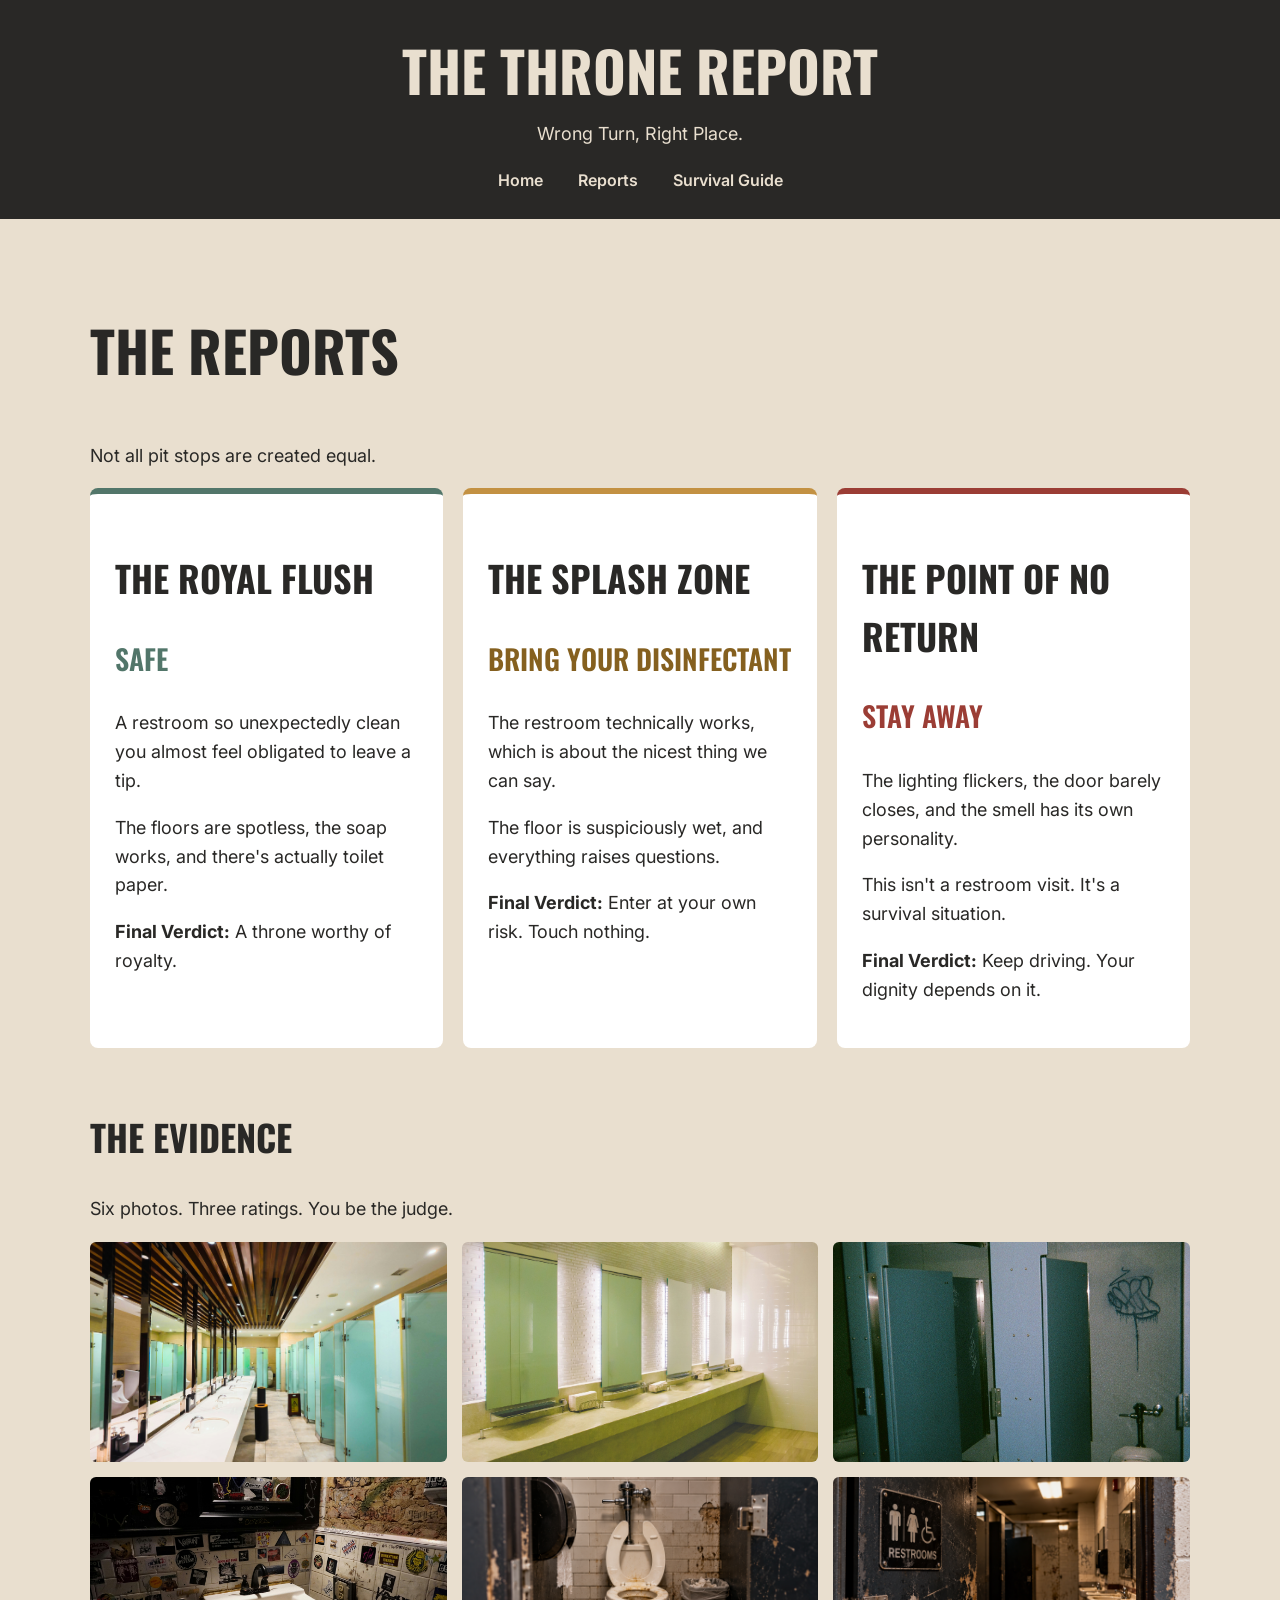
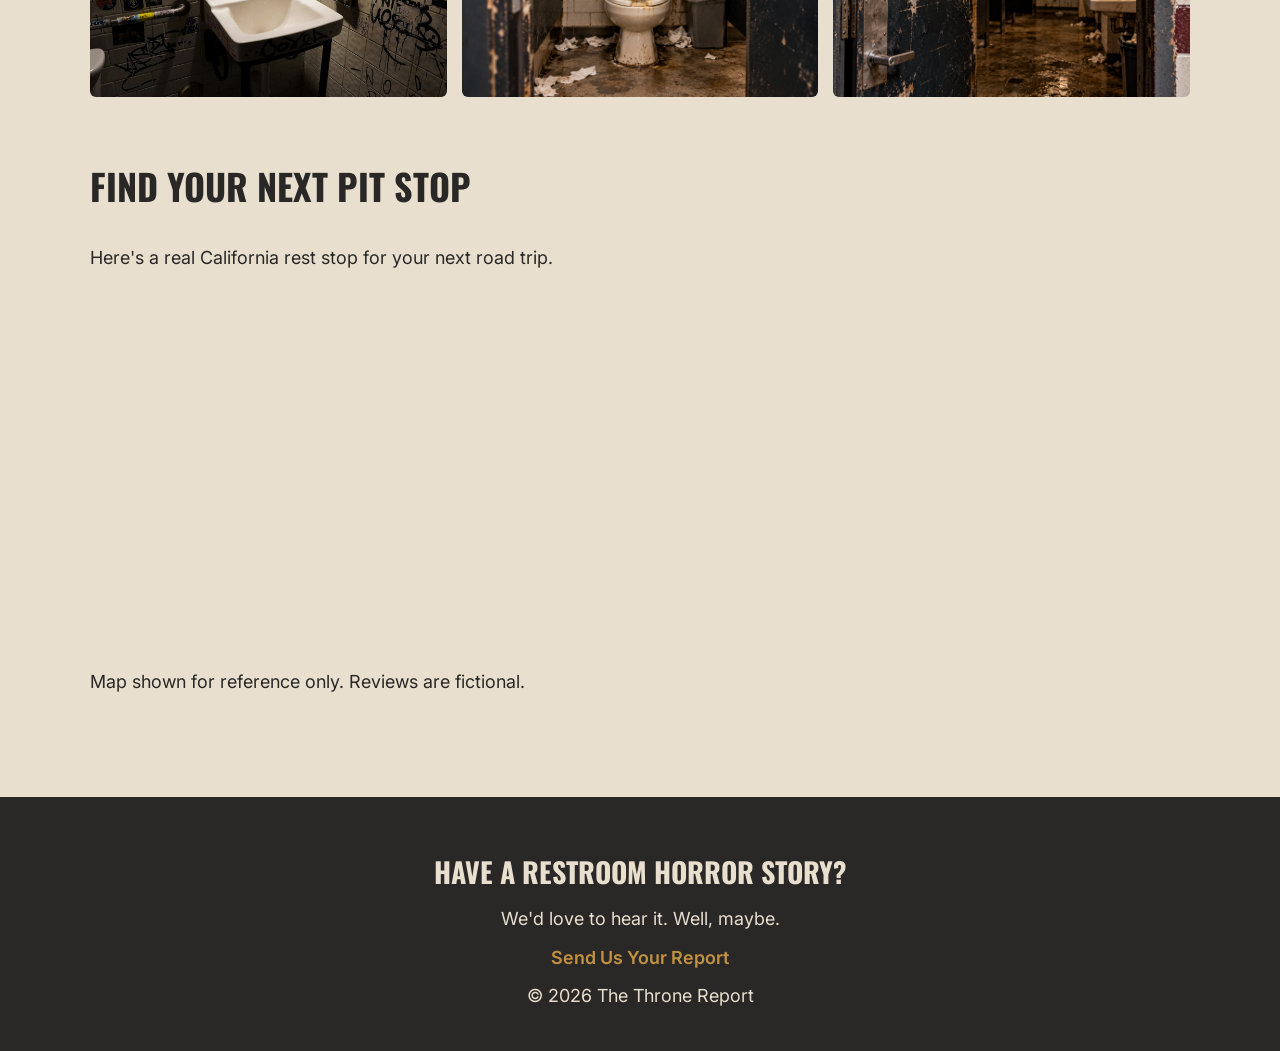
==== reports.html @ c5a7fa31 "First draft - The Throne Report" ====
<!DOCTYPE html>
<html lang="en">
<head>
    <meta charset="UTF-8">
    <meta name="viewport" content="width=device-width, initial-scale=1.0">
    <title>The Throne Report | Reports</title>
    <link rel="stylesheet" href="css/style.css">
    <script src="js/script.js" defer></script>
</head>
<body>
 <header>
    <h1>The Throne Report</h1>
    <p>Wrong Turn, Right Place.</p>

    <nav>
        <a href="index.html">Home</a>
        <a href="reports.html">Reports</a>
        <a href="survival-guide.html">Survival Guide</a>
    </nav>
</header>

<main>
    <section id="reports">
        <h1>The Reports</h1>
        <p>Not all pit stops are created equal.</p>

        <div class="report-cards">
            <article class="report safe">
                <h2>The Royal Flush</h2>
                <h3>SAFE</h3>
                <p>A restroom so unexpectedly clean
                you almost feel obligated to leave a tip.</p>
                <p>The floors are spotless, the soap works,
                and there's actually toilet paper.</p>
                <p><strong>Final Verdict:</strong>
                A throne worthy of royalty.</p>
            </article>

            <article class="report caution">
                <h2>The Splash Zone</h2>
                <h3>BRING YOUR DISINFECTANT</h3>
                <p>The restroom technically works,
                which is about the nicest thing we can say.</p>
                <p>The floor is suspiciously wet,
                and everything raises questions.</p>
                <p><strong>Final Verdict:</strong>
                Enter at your own risk. Touch nothing.</p>
            </article>

            <article class="report danger">
                <h2>The Point of No Return</h2>
                <h3>STAY AWAY</h3>
                <p>The lighting flickers,
                the door barely closes,
                and the smell has its own personality.</p>
                <p>This isn't a restroom visit.
                It's a survival situation.</p>
                <p><strong>Final Verdict:</strong>
                Keep driving. Your dignity depends on it.</p>
            </article>
        </div>
    </section>

<section id="gallery">
    <h2>The Evidence</h2>
    <p>Six photos. Three ratings. You be the judge.</p>

    <div class="gallery-grid">
        <img src="images/clean-restroom.jpg" alt="Clean public restroom">
        <img src="images/restroom-sinks.jpg" alt="Row of restroom sinks">
        <img src="images/older-sink.jpg" alt="Older bathroom sink near a blue door">
        <img src="images/graffiti-sink.jpg" alt="Graffiti-covered bathroom sink">
        <img src="images/neglected-stall.png" alt="Neglected restroom stall">
        <img src="images/restroom-entrance.png" alt="Worn public restroom entrance">
    </div>
</section>

<section id="map">
    <h2>Find Your Next Pit Stop</h2>
    <p>Here's a real California rest stop for your next road trip.</p>

    <iframe
        src="https://www.google.com/maps?q=Clyde+V+Kane+Rest+Area+California&output=embed"
        width="100%"
        height="350"
        style="border:0;"
        loading="lazy"
        title="Map of Clyde V. Kane Rest Area">
    </iframe>

    <p>Map shown for reference only. Reviews are fictional.</p>
</section>
</main>
<footer>
    <h2>Have a Restroom Horror Story?</h2>
    <p>We'd love to hear it. Well, maybe.</p>

    <a href="mailto:outliergraphix@gmail.com">
        Send Us Your Report
    </a>

    <p>&copy; 2026 The Throne Report</p>
</footer>
</body>
</html>
---- css/style.css ----
/* The Throne Report - Brand Colors & Fonts */

@import url('https://fonts.googleapis.com/css2?family=Inter:wght@400;600&family=Oswald:wght@500;600;700&display=swap');

:root {
    --red: #9B3D35;
    --mustard: #C39142;
    --teal: #52766A;
    --black: #292826;
    --cream: #E9DFCF;
}

/* Basic Page Styling */

body {
    margin: 0;
    background-color: var(--cream);
    color: var(--black);
    font-family: 'Inter', sans-serif;
    font-size: 18px;
    line-height: 1.6;
}

/* Headings */

h1, h2, h3 {
    font-family: 'Oswald', sans-serif;
    text-transform: uppercase;
}

h1 {
    font-size: 56px;
    font-weight: 700;
}

h2 {
    font-size: 36px;
    font-weight: 700;
}

h3 {
    font-size: 28px;
    font-weight: 600;
}

/* Links */

a {
    color: var(--red);
    font-weight: 600;
    text-decoration: none;
}

a:hover {
    text-decoration: underline;
}

/* Header */

header {
    background-color: var(--black);
    color: var(--cream);
    text-align: center;
    padding: 25px 20px;
}

header h1 {
    margin: 0;
    color: var(--cream);
}

header p {
    margin: 5px 0 20px;
}

/* Navigation */

nav {
    display: flex;
    justify-content: center;
    gap: 35px;
}

nav a {
    color: var(--cream);
    font-size: 16px;
}

nav a:hover {
    color: var(--mustard);
}

/* Main Content */

main {
    max-width: 1100px;
    margin: 0 auto;
    padding: 40px 25px;
}

section {
    margin-bottom: 60px;
}

/* Footer */

footer {
    background-color: var(--black);
    color: var(--cream);
    text-align: center;
    padding: 30px 20px;
}

footer h2 {
    font-size: 28px;
    margin-bottom: 10px;
}

footer a {
    color: var(--mustard);
}

footer p {
    margin: 10px 0;
}

/* Rating Cards */

.rating-cards,
.featured-cards,
.report-cards {
    display: grid;
    grid-template-columns: repeat(3, 1fr);
    gap: 20px;
}

.rating,
.featured-cards article,
.report {
    background-color: #fff;
    padding: 25px;
    border-radius: 8px;
}

/* Rating Colors */

.safe {
    border-top: 6px solid var(--teal);
}

.caution {
    border-top: 6px solid var(--mustard);
}

.danger {
    border-top: 6px solid var(--red);
}

/* Card Headings */

.safe h3 {
    color: var(--teal);
}

.caution h3 {
    color: #85601F;
}

.danger h3 {
    color: var(--red);
}

/* Featured Report Links */

.featured-cards a {
    display: inline-block;
    margin-top: 10px;
}

/* Photo Gallery */

.gallery-grid {
    display: grid;
    grid-template-columns: repeat(3, 1fr);
    gap: 15px;
}

.gallery-grid img {
    width: 100%;
    height: 220px;
    object-fit: cover;
    border-radius: 6px;
    cursor: pointer;
}

/* Embedded Map & Video */

iframe {
    max-width: 100%;
    border: none;
    border-radius: 6px;
}

/* Mobile Layout */

@media (max-width: 768px) {
    .rating-cards,
    .featured-cards,
    .report-cards,
    .gallery-grid {
        grid-template-columns: 1fr;
    }

    nav {
        flex-wrap: wrap;
        gap: 15px;
    }

    h1 {
        font-size: 40px;
    }
}
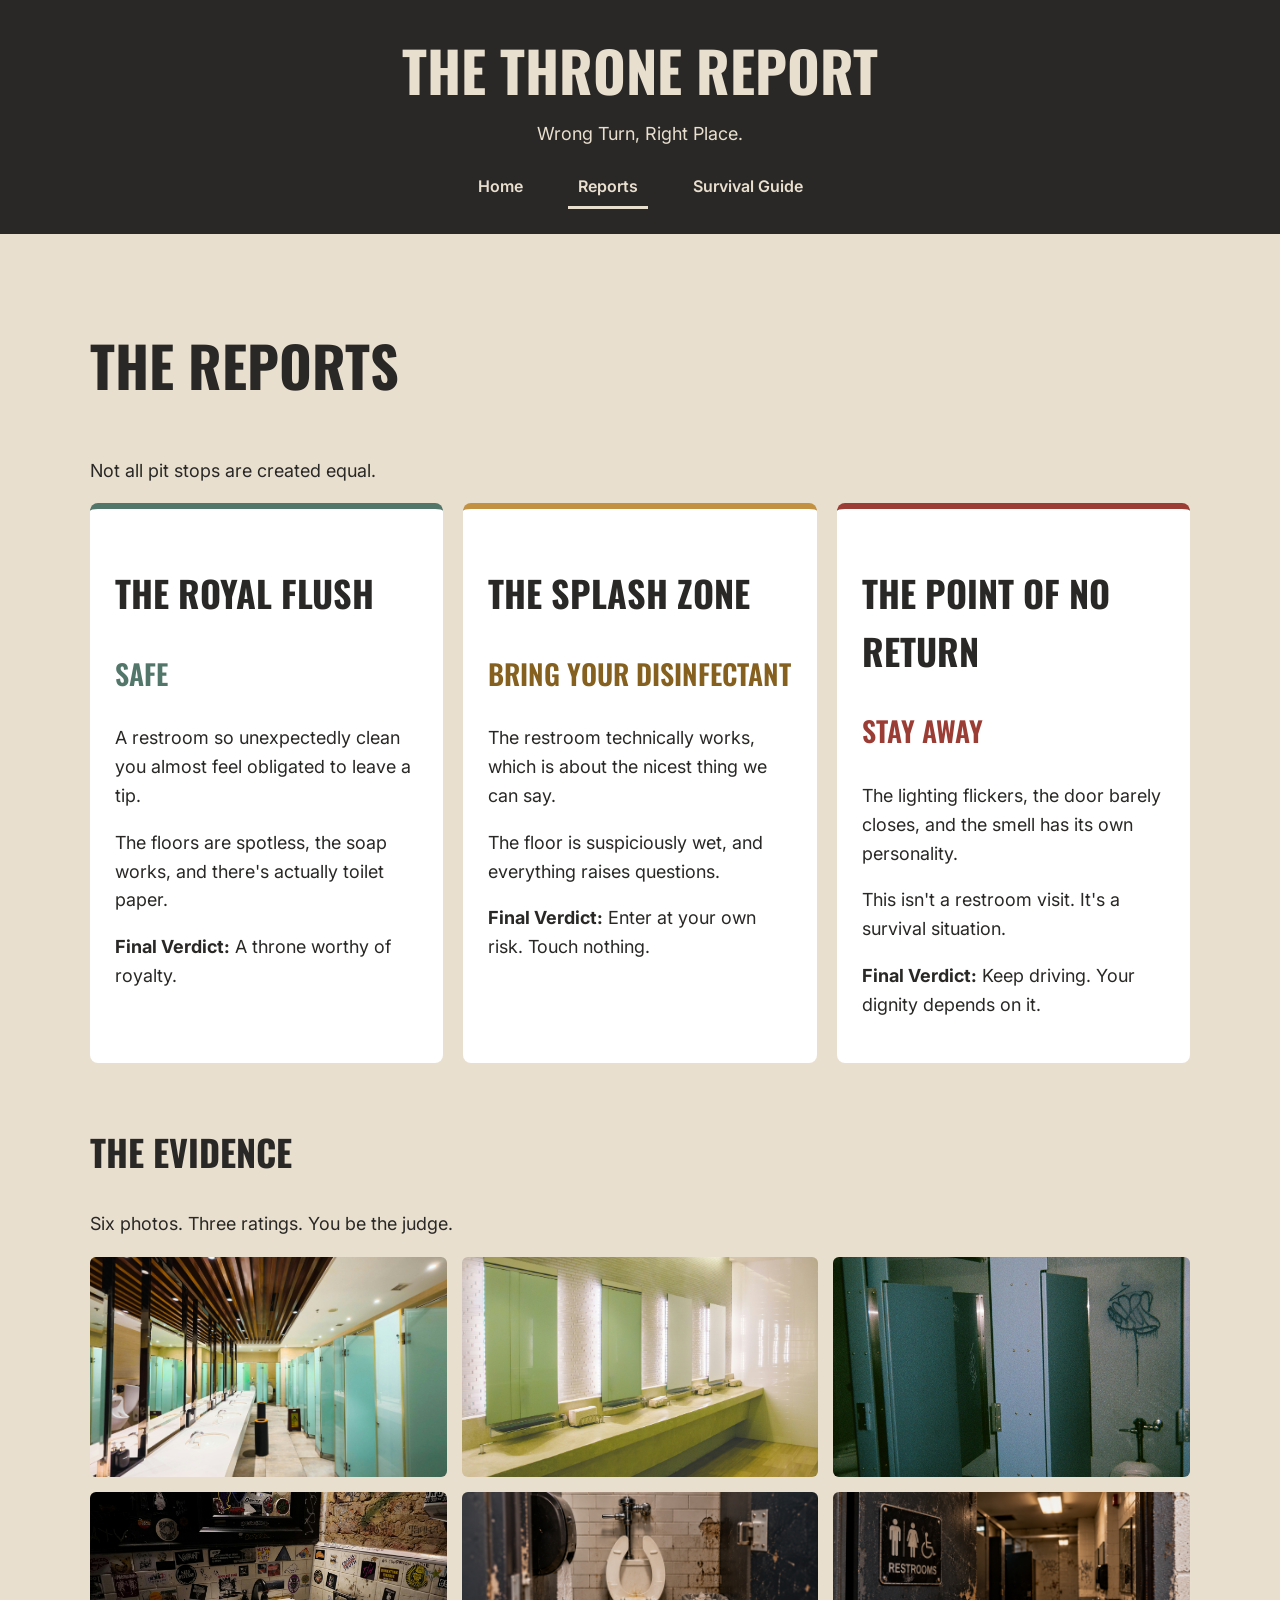
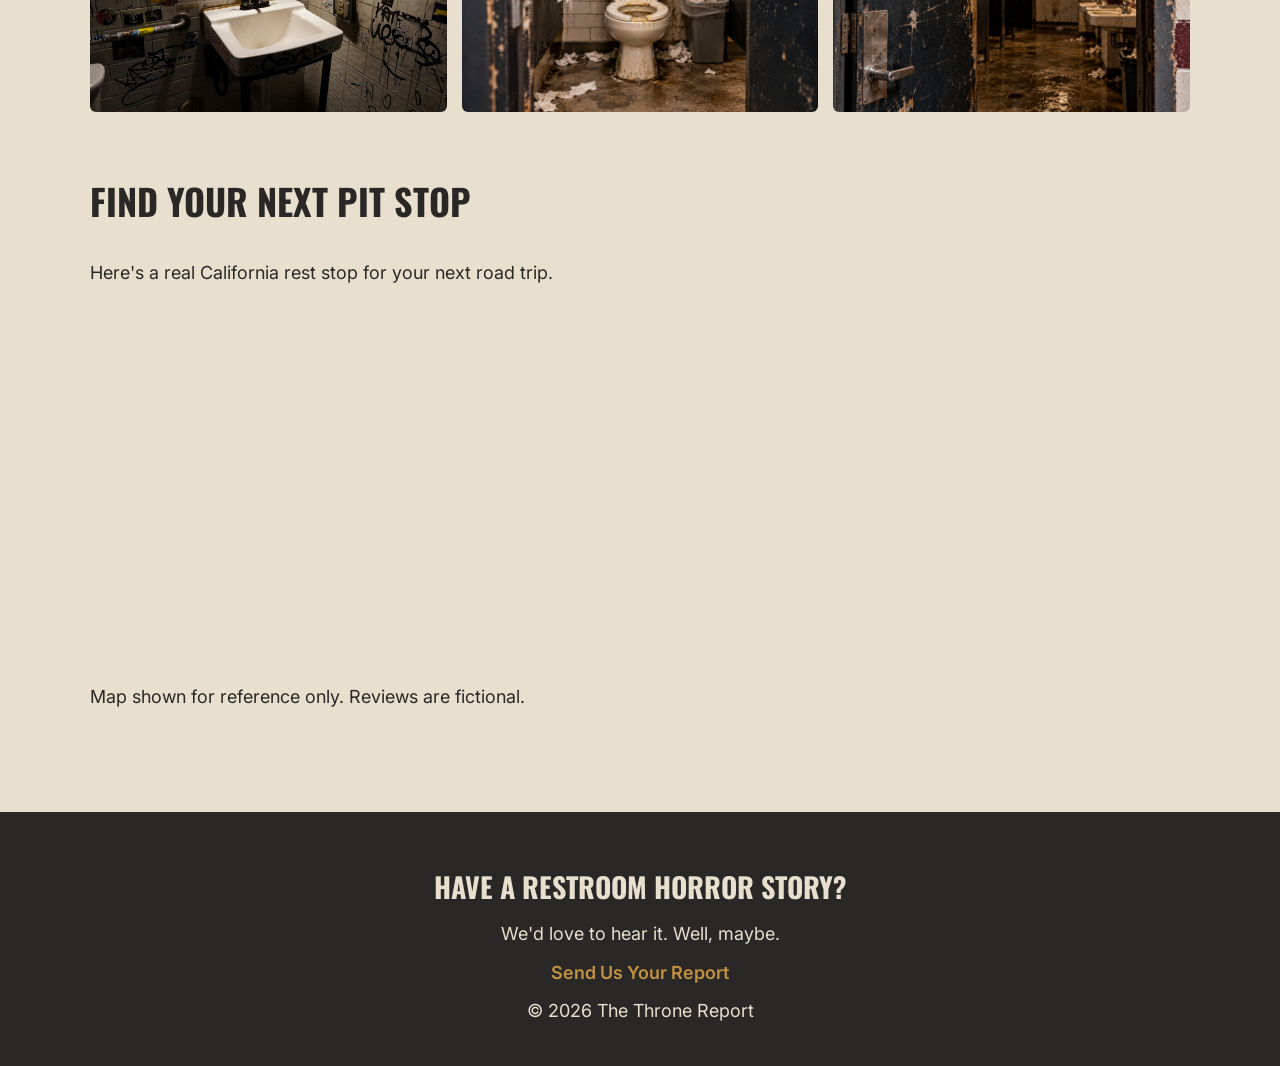
==== commit 487fe643: "Complete Draft 2 website updates" ====
--- a/reports.html
+++ b/reports.html
@@ -11,12 +11,13 @@
  <header>
     <h1>The Throne Report</h1>
     <p>Wrong Turn, Right Place.</p>
+  
+<nav aria-label="Main navigation">
+    <a href="index.html">Home</a>
+    <a href="reports.html" class="current" aria-current="page">Reports</a>
+    <a href="survival-guide.html">Survival Guide</a>
+</nav>
 
-    <nav>
-        <a href="index.html">Home</a>
-        <a href="reports.html">Reports</a>
-        <a href="survival-guide.html">Survival Guide</a>
-    </nav>
 </header>
 
 <main>
@@ -25,7 +26,7 @@
         <p>Not all pit stops are created equal.</p>
 
         <div class="report-cards">
-            <article class="report safe">
+            <article class="report safe" id="royal-flush">
                 <h2>The Royal Flush</h2>
                 <h3>SAFE</h3>
                 <p>A restroom so unexpectedly clean
@@ -36,7 +37,7 @@
                 A throne worthy of royalty.</p>
             </article>
 
-            <article class="report caution">
+            <article class="report caution" id="splash-zone">
                 <h2>The Splash Zone</h2>
                 <h3>BRING YOUR DISINFECTANT</h3>
                 <p>The restroom technically works,
@@ -47,7 +48,7 @@
                 Enter at your own risk. Touch nothing.</p>
             </article>
 
-            <article class="report danger">
+            <article class="report danger" id="point-of-no-return">
                 <h2>The Point of No Return</h2>
                 <h3>STAY AWAY</h3>
                 <p>The lighting flickers,
--- a/css/style.css
+++ b/css/style.css
@@ -25,7 +25,7 @@
 /* Headings */
 
 h1, h2, h3 {
-    font-family: 'Oswald', sans-serif;
+    font-family: 'oswald', sans-serif;
     text-transform: uppercase;
 }
 
@@ -221,3 +221,172 @@
         font-size: 40px;
     }
 }
+
+#hero {
+    text-align: center;
+}
+
+.hero-logo {
+    display: block;
+    width: 100%;
+    max-width: 480px;
+    height: auto;
+    margin: 0 auto 25px;
+}
+
+#hero .restroom-sign {
+    display: inline-flex;
+    align-items: center;
+    justify-content: center;
+    gap: 14px;
+    background-color: var(--teal);
+    color: var(--cream);
+    border: 3px solid var(--black);
+    border-radius: 4px;
+    padding: 12px 22px;
+    font-family: 'Oswald', sans-serif;
+    font-size: 20px;
+    font-weight: 600;
+    text-transform: uppercase;
+    letter-spacing: 1px;
+    text-decoration: none;
+    transition: background-color 0.2s ease;
+}
+
+#hero .restroom-sign:hover {
+    background-color: var(--black);
+    color: var(--cream);
+}
+
+#hero .restroom-sign:focus-visible {
+    outline: 3px solid var(--red);
+    outline-offset: 4px;
+}
+#hero h2 {
+    margin-bottom: 22px;
+}
+
+#ratings {
+    text-align: center;
+}
+
+#ratings .rating {
+    background: transparent;
+    border: none;
+    padding: 10px;
+    border-radius: 0;
+}
+
+#ratings .rating img {
+    display: block;
+    width: 100%;
+    max-width: 300px;
+    height: auto;
+    margin: 0 auto;
+}
+
+#ratings .rating p {
+    font-size: 16px;
+    margin-top: 15px;
+    line-height: 1.5;
+}
+
+/* Vintage Featured Report Cards */
+
+#featured {
+    text-align: center;
+}
+
+#featured .featured-report {
+    background-color: #F7F1E6;
+    border: 2px solid var(--black);
+    border-radius: 3px;
+    padding: 12px;
+    text-align: left;
+    box-shadow: 4px 4px 0 var(--black);
+    display: flex;
+    flex-direction: column;
+}
+
+#featured .featured-report img {
+    width: 100%;
+    height: 180px;
+    object-fit: cover;
+    border: 1px solid var(--black);
+    box-sizing: border-box;
+}
+
+#featured .featured-report h3 {
+    font-size: 24px;
+    margin: 15px 0 5px;
+}
+
+#featured .report-rating {
+    font-family: 'Oswald', sans-serif;
+    font-size: 15px;
+    font-weight: 600;
+    letter-spacing: 1px;
+    margin: 5px 0 15px;
+}
+
+.safe-text {
+    color: var(--teal);
+}
+
+.caution-text {
+    color: #85601F;
+}
+
+.danger-text {
+    color: var(--red);
+}
+
+#featured .featured-report a {
+    margin-top: auto;
+    padding-top: 12px;
+    border-top: 1px solid var(--black);
+    text-transform: uppercase;
+    font-family: 'Oswald', sans-serif;
+    letter-spacing: 1px;
+}
+
+#featured .featured-report {
+    transition: transform 0.2s ease,
+                box-shadow 0.2s ease;
+}
+
+#featured .featured-report:hover {
+    transform: translateY(-4px);
+    box-shadow: 6px 6px 0 var(--black);
+}
+
+nav a {
+    padding: 6px 10px;
+    border-bottom: 3px solid transparent;
+    transition: color 0.2s ease;
+}
+
+nav a:hover {
+    color: var(--mustard);
+    border-bottom-color: var(--mustard);
+}
+
+nav a:active {
+    color: var(--cream);
+    background-color: var(--red);
+}
+
+nav a.current {
+    color: var(--cream);
+    border-bottom-color: var(--cream);
+}
+
+nav a:focus-visible {
+    outline: 3px solid var(--mustard);
+    outline-offset: 3px;
+}
+
+main a:active {
+    opacity: 0.75;
+}
+
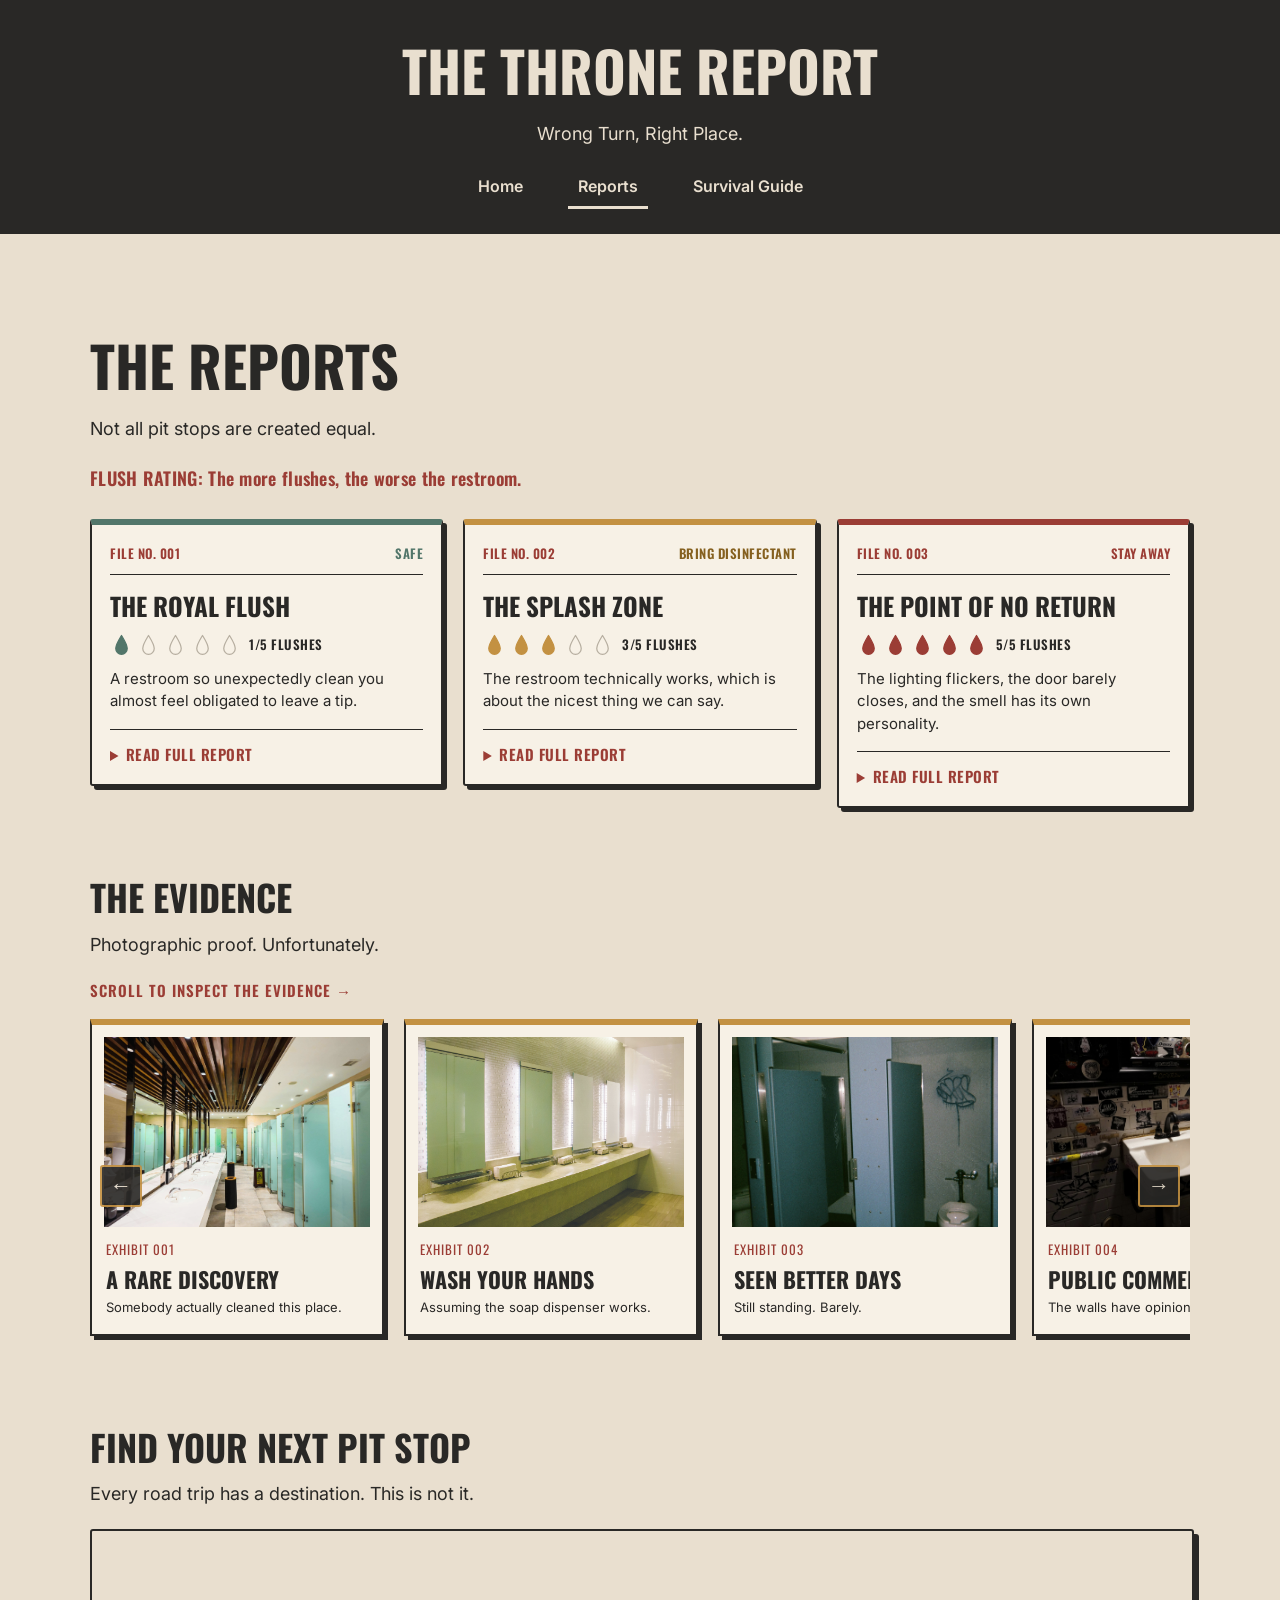
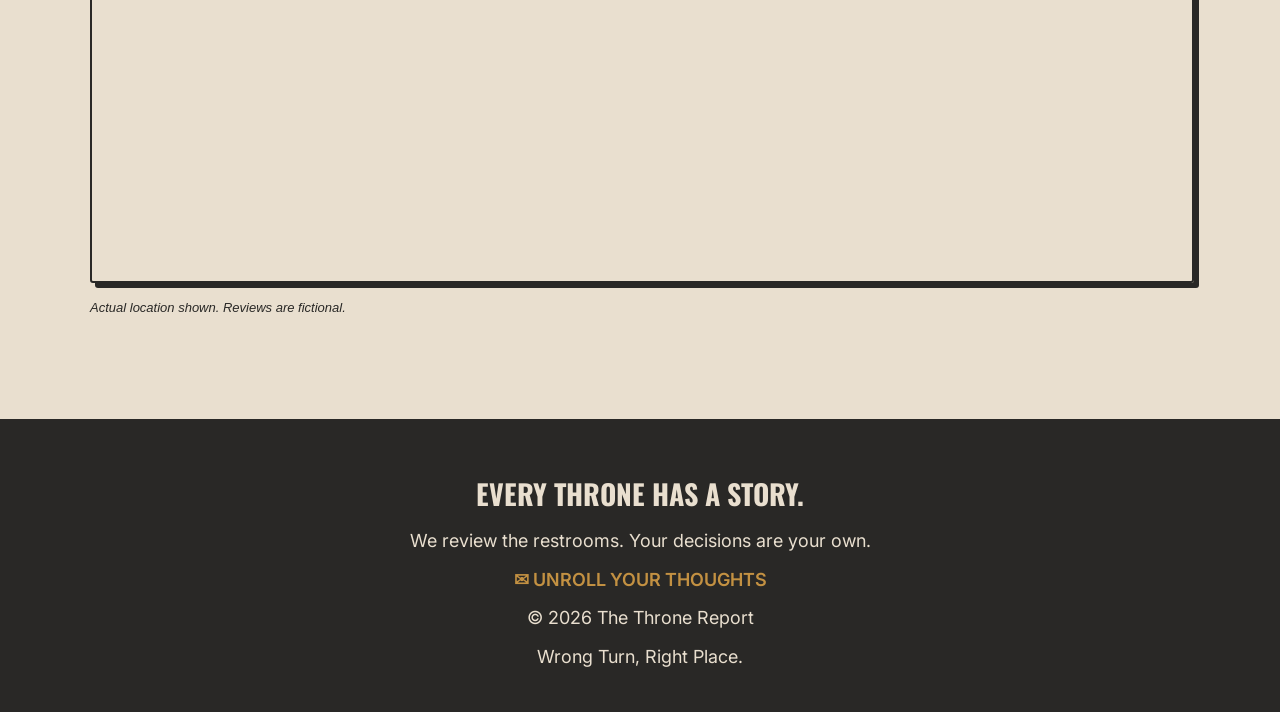
==== commit cde60250: "Update Survival Guide with interactive features and vintage styling" ====
--- a/reports.html
+++ b/reports.html
@@ -7,78 +7,235 @@
     <link rel="stylesheet" href="css/style.css">
     <script src="js/script.js" defer></script>
 </head>
+
 <body>
- <header>
-    <h1>The Throne Report</h1>
-    <p>Wrong Turn, Right Place.</p>
-  
-<nav aria-label="Main navigation">
-    <a href="index.html">Home</a>
-    <a href="reports.html" class="current" aria-current="page">Reports</a>
-    <a href="survival-guide.html">Survival Guide</a>
-</nav>
-
-</header>
-
-<main>
-    <section id="reports">
-        <h1>The Reports</h1>
-        <p>Not all pit stops are created equal.</p>
-
-        <div class="report-cards">
-            <article class="report safe" id="royal-flush">
-                <h2>The Royal Flush</h2>
-                <h3>SAFE</h3>
-                <p>A restroom so unexpectedly clean
-                you almost feel obligated to leave a tip.</p>
-                <p>The floors are spotless, the soap works,
-                and there's actually toilet paper.</p>
-                <p><strong>Final Verdict:</strong>
-                A throne worthy of royalty.</p>
-            </article>
-
-            <article class="report caution" id="splash-zone">
-                <h2>The Splash Zone</h2>
-                <h3>BRING YOUR DISINFECTANT</h3>
-                <p>The restroom technically works,
-                which is about the nicest thing we can say.</p>
-                <p>The floor is suspiciously wet,
-                and everything raises questions.</p>
-                <p><strong>Final Verdict:</strong>
-                Enter at your own risk. Touch nothing.</p>
-            </article>
-
-            <article class="report danger" id="point-of-no-return">
-                <h2>The Point of No Return</h2>
-                <h3>STAY AWAY</h3>
-                <p>The lighting flickers,
-                the door barely closes,
-                and the smell has its own personality.</p>
-                <p>This isn't a restroom visit.
-                It's a survival situation.</p>
-                <p><strong>Final Verdict:</strong>
-                Keep driving. Your dignity depends on it.</p>
-            </article>
-        </div>
-    </section>
-
+    <header>
+        <h1>The Throne Report</h1>
+        <p>Wrong Turn, Right Place.</p>
+
+        <nav aria-label="Main navigation">
+            <a href="index.html">Home</a>
+            <a href="reports.html" class="current" aria-current="page">Reports</a>
+            <a href="survival-guide.html">Survival Guide</a>
+        </nav>
+    </header>
+
+    <main>
+        <section id="reports">
+            <h1>The Reports</h1>
+            <p>Not all pit stops are created equal.</p>
+
+            <p class="flush-guide">
+            FLUSH RATING: The more flushes, the worse the restroom.
+            </p>
+
+            <div class="report-cards">
+                <article class="report safe" id="royal-flush">
+                    <div class="report-header">
+                        <span class="report-file">FILE NO. 001</span>
+                        <span class="report-category">SAFE</span>
+                    </div>
+
+                    <h2>The Royal Flush</h2>
+
+                    <div class="flush-rating" aria-label="1 out of 5 FLUSHES">
+                        <span class="flush-icons" aria-hidden="true">
+                            <svg class="drop-icon filled" viewBox="0 0 24 28"><path d="M12 3C9 8 5 14 5 19a7 7 0 0 0 14 0c0-5-4-11-7-16z"/></svg>
+                            <svg class="drop-icon" viewBox="0 0 24 28"><path d="M12 3C9 8 5 14 5 19a7 7 0 0 0 14 0c0-5-4-11-7-16z"/></svg>
+                            <svg class="drop-icon" viewBox="0 0 24 28"><path d="M12 3C9 8 5 14 5 19a7 7 0 0 0 14 0c0-5-4-11-7-16z"/></svg>
+                            <svg class="drop-icon" viewBox="0 0 24 28"><path d="M12 3C9 8 5 14 5 19a7 7 0 0 0 14 0c0-5-4-11-7-16z"/></svg>
+                            <svg class="drop-icon" viewBox="0 0 24 28"><path d="M12 3C9 8 5 14 5 19a7 7 0 0 0 14 0c0-5-4-11-7-16z"/></svg>
+                        </span>
+                        <span class="flush-count">1/5 FLUSHES</span>
+                    </div>
+
+                    <p class="report-preview">
+                        A restroom so unexpectedly clean you almost
+                        feel obligated to leave a tip.
+                    </p>
+
+                    <details class="report-details">
+                        <summary>READ FULL REPORT</summary>
+                        <div class="report-expanded">
+                            <p>
+                                The floors are spotless, the soap works,
+                                and there's actually toilet paper.
+                            </p>
+                            <p>
+                                <strong>Final Verdict:</strong>
+                                A throne worthy of royalty.
+                            </p>
+                        </div>
+                    </details>
+                </article>
+
+                <article class="report caution" id="splash-zone">
+                    <div class="report-header">
+                        <span class="report-file">FILE NO. 002</span>
+                        <span class="report-category">BRING DISINFECTANT</span>
+                    </div>
+
+                    <h2>The Splash Zone</h2>
+
+                    <div class="flush-rating" aria-label="3 out of 5 FLUSHES">
+                        <span class="flush-icons" aria-hidden="true">
+                            <svg class="drop-icon filled" viewBox="0 0 24 28"><path d="M12 3C9 8 5 14 5 19a7 7 0 0 0 14 0c0-5-4-11-7-16z"/></svg>
+                            <svg class="drop-icon filled" viewBox="0 0 24 28"><path d="M12 3C9 8 5 14 5 19a7 7 0 0 0 14 0c0-5-4-11-7-16z"/></svg>
+                            <svg class="drop-icon filled" viewBox="0 0 24 28"><path d="M12 3C9 8 5 14 5 19a7 7 0 0 0 14 0c0-5-4-11-7-16z"/></svg>
+                            <svg class="drop-icon" viewBox="0 0 24 28"><path d="M12 3C9 8 5 14 5 19a7 7 0 0 0 14 0c0-5-4-11-7-16z"/></svg>
+                            <svg class="drop-icon" viewBox="0 0 24 28"><path d="M12 3C9 8 5 14 5 19a7 7 0 0 0 14 0c0-5-4-11-7-16z"/></svg>
+                        </span>
+                        <span class="flush-count">3/5 FLUSHES</span>
+                    </div>
+
+                    <p class="report-preview">
+                        The restroom technically works, which is
+                        about the nicest thing we can say.
+                    </p>
+
+                    <details class="report-details">
+                        <summary>READ FULL REPORT</summary>
+                        <div class="report-expanded">
+                            <p>
+                                The floor is suspiciously wet,
+                                and everything raises questions.
+                            </p>
+                            <p>
+                                <strong>Final Verdict:</strong>
+                                Enter at your own risk. Touch nothing.
+                            </p>
+                        </div>
+                    </details>
+                </article>
+
+                <article class="report danger" id="point-of-no-return">
+                    <div class="report-header">
+                        <span class="report-file">FILE NO. 003</span>
+                        <span class="report-category">STAY AWAY</span>
+                    </div>
+
+                    <h2>The Point of No Return</h2>
+
+                    <div class="flush-rating" aria-label="5 out of 5 FLUSHES">
+                        <span class="flush-icons" aria-hidden="true">
+                            <svg class="drop-icon filled" viewBox="0 0 24 28"><path d="M12 3C9 8 5 14 5 19a7 7 0 0 0 14 0c0-5-4-11-7-16z"/></svg>
+                            <svg class="drop-icon filled" viewBox="0 0 24 28"><path d="M12 3C9 8 5 14 5 19a7 7 0 0 0 14 0c0-5-4-11-7-16z"/></svg>
+                            <svg class="drop-icon filled" viewBox="0 0 24 28"><path d="M12 3C9 8 5 14 5 19a7 7 0 0 0 14 0c0-5-4-11-7-16z"/></svg>
+                            <svg class="drop-icon filled" viewBox="0 0 24 28"><path d="M12 3C9 8 5 14 5 19a7 7 0 0 0 14 0c0-5-4-11-7-16z"/></svg>
+                            <svg class="drop-icon filled" viewBox="0 0 24 28"><path d="M12 3C9 8 5 14 5 19a7 7 0 0 0 14 0c0-5-4-11-7-16z"/></svg>
+                        </span>
+                        <span class="flush-count">5/5 FLUSHES</span>
+                    </div>
+
+                    <p class="report-preview">
+                        The lighting flickers, the door barely closes,
+                        and the smell has its own personality.
+                    </p>
+
+                    <details class="report-details">
+                        <summary>READ FULL REPORT</summary>
+                        <div class="report-expanded">
+                            <p>
+                                This isn't a restroom visit.
+                                It's a survival situation.
+                            </p>
+                            <p>
+                                <strong>Final Verdict:</strong>
+                                Keep driving. Your dignity depends on it.
+                            </p>
+                        </div>
+                    </details>
+                </article>
+            </div>
+        </section>
+   
 <section id="gallery">
     <h2>The Evidence</h2>
-    <p>Six photos. Three ratings. You be the judge.</p>
-
-    <div class="gallery-grid">
-        <img src="images/clean-restroom.jpg" alt="Clean public restroom">
-        <img src="images/restroom-sinks.jpg" alt="Row of restroom sinks">
-        <img src="images/older-sink.jpg" alt="Older bathroom sink near a blue door">
-        <img src="images/graffiti-sink.jpg" alt="Graffiti-covered bathroom sink">
-        <img src="images/neglected-stall.png" alt="Neglected restroom stall">
-        <img src="images/restroom-entrance.png" alt="Worn public restroom entrance">
+    <p>Photographic proof. Unfortunately.</p>
+    <p class="gallery-instruction">SCROLL TO INSPECT THE EVIDENCE →</p>
+
+    <div class="gallery-wrapper">
+    <div class="gallery-controls">
+        <button id="gallery-prev" aria-label="Previous evidence photo">
+            &#8592;
+        </button>
+        <button id="gallery-next" aria-label="Next evidence photo">
+            &#8594;
+        </button>
+    </div>
+
+    <div class="evidence-gallery">
+        <figure class="evidence-card">
+            <a href="images/clean-restroom.jpg" target="_blank">
+                <img src="images/clean-restroom.jpg" alt="Clean public restroom">
+            </a>
+            <figcaption>
+                <span>EXHIBIT 001</span>
+                <strong>A Rare Discovery</strong>
+                <small>Somebody actually cleaned this place.</small>
+            </figcaption>
+        </figure>
+
+        <figure class="evidence-card">
+            <a href="images/restroom-sinks.jpg" target="_blank">
+                <img src="images/restroom-sinks.jpg" alt="Row of restroom sinks">
+            </a>
+            <figcaption>
+                <span>EXHIBIT 002</span>
+                <strong>Wash Your Hands</strong>
+                <small>Assuming the soap dispenser works.</small>
+            </figcaption>
+        </figure>
+
+        <figure class="evidence-card">
+            <a href="images/older-sink.jpg" target="_blank">
+                <img src="images/older-sink.jpg" alt="Older bathroom sink near a blue door">
+            </a>
+            <figcaption>
+                <span>EXHIBIT 003</span>
+                <strong>Seen Better Days</strong>
+                <small>Still standing. Barely.</small>
+            </figcaption>
+        </figure>
+
+        <figure class="evidence-card">
+            <a href="images/graffiti-sink.jpg" target="_blank">
+                <img src="images/graffiti-sink.jpg" alt="Graffiti-covered bathroom sink">
+            </a>
+            <figcaption>
+                <span>EXHIBIT 004</span>
+                <strong>Public Commentary</strong>
+                <small>The walls have opinions.</small>
+            </figcaption>
+        </figure>
+
+        <figure class="evidence-card">
+            <a href="images/neglected-stall.png" target="_blank">
+                <img src="images/neglected-stall.png" alt="Neglected restroom stall">
+            </a>
+            <figcaption>
+                <span>EXHIBIT 005</span>
+                <strong>Proceed Carefully</strong>
+                <small>We recommend keeping your shoes on.</small>
+            </figcaption>
+        </figure>
+
+        <figure class="evidence-card">
+            <a href="images/restroom-entrance.png" target="_blank">
+                <img src="images/restroom-entrance.png" alt="Worn public restroom entrance">
+            </a>
+            <figcaption>
+                <span>EXHIBIT 006</span>
+                <strong>The Final Warning</strong>
+                <small>Some doors are better left unopened.</small>
+            </figcaption>
+        </figure>
     </div>
 </section>
-
+      
 <section id="map">
     <h2>Find Your Next Pit Stop</h2>
-    <p>Here's a real California rest stop for your next road trip.</p>
+    <p>Every road trip has a destination. This is not it.</p>
 
     <iframe
         src="https://www.google.com/maps?q=Clyde+V+Kane+Rest+Area+California&output=embed"
@@ -89,18 +246,27 @@
         title="Map of Clyde V. Kane Rest Area">
     </iframe>
 
-    <p>Map shown for reference only. Reviews are fictional.</p>
+    <p class="map-disclaimer">Actual location shown. Reviews are fictional.</p>
 </section>
-</main>
-<footer>
-    <h2>Have a Restroom Horror Story?</h2>
-    <p>We'd love to hear it. Well, maybe.</p>
-
-    <a href="mailto:outliergraphix@gmail.com">
-        Send Us Your Report
-    </a>
-
-    <p>&copy; 2026 The Throne Report</p>
-</footer>
+
+    </main>
+
+    <footer>
+        <h2>Every Throne Has a Story.</h2>
+
+        <p class="footer-subtitle">
+            We review the restrooms. Your decisions are your own.
+        </p>
+
+        <a class="footer-contact"
+           href="mailto:outliergraphix@gmail.com">
+            ✉ UNROLL YOUR THOUGHTS
+        </a>
+
+        <div class="footer-bottom">
+            <p>&copy; 2026 The Throne Report</p>
+            <p class="footer-tagline">Wrong Turn, Right Place.</p>
+        </div>
+    </footer>
 </body>
-</html>+</html>
--- a/css/style.css
+++ b/css/style.css
@@ -390,3 +390,851 @@
     opacity: 0.75;
 }
 
+.flip-card {
+    perspective: 1000px;
+    cursor: pointer;
+}
+
+.flip-card-inner {
+    position: relative;
+    width: 100%;
+    height: 100%;
+    transition: transform 0.7s ease;
+    transform-style: preserve-3d;
+}
+
+.flip-card:hover .flip-card-inner,
+.flip-card:focus .flip-card-inner {
+    transform: rotateY(180deg);
+}
+
+.flip-card-front,
+.flip-card-back {
+    width: 100%;
+    height: 100%;
+    backface-visibility: hidden;
+    -webkit-backface-visibility: hidden;
+}
+
+.flip-card-front {
+    position: relative;
+}
+
+.flip-card-front img {
+    display: block;
+    width: 100%;
+    height: 100%;
+    object-fit: contain;
+}
+
+.flip-card-back {
+    position: absolute;
+    top: 0;
+    left: 0;
+    transform: rotateY(180deg);
+
+    display: flex;
+    flex-direction: column;
+    align-items: center;
+    justify-content: center;
+    gap: 12px;
+
+    padding: 20px;
+    box-sizing: border-box;
+    align-content: center;
+    text-align: center;
+
+    border: 3px solid #292826;
+    border-radius: 12px;
+}
+
+
+.safe-back {
+    background-color: var(--teal);
+    color: var(--cream);
+}
+
+#ratings .safe-back h3 {
+    color: var(--cream);
+}
+
+
+.flip-card-back h3 {
+    margin: 0;
+    font-family: 'Oswald', sans-serif;
+    font-size: 1.4rem;
+    letter-spacing: 1px;
+}
+
+.flip-card-back p {
+    margin: 0;
+    font-size: 0.9rem;
+    line-height: 1.5;
+}
+
+.rating-stamp {
+    font-size: 0.6rem;
+    letter-spacing: 1px;
+    text-transform: uppercase;
+    opacity: 0.8;
+}
+
+.flip-card-back h3,
+.flip-card-back p,
+.flip-card-back .rating-stamp {
+    width: 100%;
+    text-align: center;
+}
+
+/* SAFE SIGN — REVERSE SIDE REFINEMENTS */
+
+.flip-card-back {
+    justify-content: center;
+    gap: 14px;
+    padding: 24px;
+}
+
+.flip-card-back h3 {
+    display: block;
+    margin: 0;
+    font-family: 'Oswald', sans-serif;
+    font-size: 1.8rem;
+    font-weight: 600;
+    line-height: 1.2;
+    text-align: center;
+}
+
+.flip-card-back p {
+    margin: 0;
+    font-size: 0.9rem;
+    line-height: 1.5;
+    text-align: center;
+}
+
+.flip-card-back .rating-stamp {
+    display: block;
+    margin-top: 6px;
+    font-size: 0.6rem;
+    letter-spacing: 1px;
+    text-align: center;
+}
+
+/* BRING DISINFECTANT — REVERSE SIDE */
+
+.caution-back {
+    background-color: var(--mustard);
+    color: var(--black);
+}
+
+#ratings .caution-back h3 {
+    color: var(--black);
+}
+
+/* STAY AWAY — REVERSE SIDE */
+
+.danger-back {
+    background-color: var(--red);
+    color: var(--cream);
+}
+
+#ratings .danger-back h3 {
+    color: var(--cream);
+}
+
+#reports .report-cards {
+    align-items: start;
+    gap: 20px;
+}
+
+#reports .report {
+    background-color: #F7F1E6;
+    border: 2px solid var(--black);
+    border-radius: 3px;
+    border-top-width: 6px;
+    padding: 18px;
+    box-shadow: 4px 4px 0 var(--black);
+    min-width: 0;
+}
+
+#reports .report.safe {
+    border-top-color: var(--teal);
+}
+
+#reports .report.caution {
+    border-top-color: var(--mustard);
+}
+
+#reports .report.danger {
+    border-top-color: var(--red);
+}
+
+.report-header {
+    display: flex;
+    justify-content: space-between;
+    align-items: center;
+    flex-wrap: wrap;
+    gap: 6px;
+    border-bottom: 1px solid var(--black);
+    padding-bottom: 10px;
+}
+
+.report-file,
+.report-category,
+.flush-count,
+.flush-guide {
+    font-family: 'Oswald', sans-serif;
+    font-size: 13px;
+    font-weight: 600;
+    letter-spacing: 0.5px;
+}
+
+.report-file {
+    color: var(--red);
+}
+
+.report-category {
+    color: var(--black);
+}
+
+#reports .report.safe .report-category {
+    color: var(--teal);
+}
+
+#reports .report.caution .report-category {
+    color: #85601F;
+}
+
+#reports .report.danger .report-category {
+    color: var(--red);
+}
+
+#reports .report h2 {
+    font-size: 25px;
+    line-height: 1.2;
+    margin: 16px 0 12px;
+}
+
+.flush-guide {
+    margin-bottom: 24px;
+    color: var(--red);
+}
+
+.flush-rating {
+    display: flex;
+    align-items: center;
+    flex-wrap: wrap;
+    gap: 8px;
+    margin-bottom: 12px;
+}
+
+.flush-icons {
+    display: flex;
+    gap: 4px;
+}
+
+
+.drop-icon {
+    width: 23px;
+    height: 23px;
+    fill: none;
+    stroke: #B6AEA0;
+    stroke-width: 1.5;
+    stroke-linejoin: round;
+}
+
+.drop-icon.filled {
+    fill: currentColor;
+    stroke: currentColor;
+}
+
+.safe .drop-icon.filled {
+    color: var(--teal);
+}
+
+.caution .drop-icon.filled {
+    color: var(--mustard);
+}
+
+.danger .drop-icon.filled {
+    color: var(--red);
+}
+
+.flush-count {
+    color: var(--black);
+}
+
+#reports .report-preview {
+    font-size: 15px;
+    line-height: 1.5;
+    margin: 10px 0 16px;
+}
+
+.report-details {
+    border-top: 1px solid var(--black);
+    padding-top: 12px;
+}
+
+.report-details summary {
+    cursor: pointer;
+    color: var(--red);
+    font-family: 'Oswald', sans-serif;
+    font-size: 15px;
+    font-weight: 600;
+    letter-spacing: 0.5px;
+}
+
+.report-details summary:hover {
+    text-decoration: underline;
+}
+
+.report-details summary:focus-visible {
+    outline: 2px solid var(--red);
+    outline-offset: 4px;
+}
+
+.report-expanded p {
+    font-size: 15px;
+    line-height: 1.5;
+    margin: 12px 0;
+}
+
+@media (max-width: 768px) {
+    #reports .report-cards {
+        grid-template-columns: 1fr;
+        gap: 16px;
+    }
+
+    #reports .report {
+        padding: 14px;
+    }
+
+    #reports .report h2 {
+        font-size: 23px;
+        margin: 12px 0 10px;
+    }
+
+    .drop-icon {
+        width: 20px;
+        height: 20px;
+    }
+
+    #reports .report-preview {
+        margin: 8px 0 12px;
+    }
+}
+
+#reports > h1 {
+    margin-bottom: 5px;
+}
+
+#reports > h1 + p {
+    margin-top: 0;
+    margin-bottom: 22px;
+    font-size: 18px;
+}
+
+#reports .flush-guide {
+    font-family: 'Oswald', sans-serif;
+    font-size: 18px;
+    font-weight: 600;
+    line-height: 1.4;
+    color: var(--red);
+    letter-spacing: 0.3px;
+    margin-top: 0;
+    margin-bottom: 28px;
+}
+
+#gallery h2 {
+    margin-bottom: 5px;
+}
+
+#gallery > p {
+    margin-top: 0;
+}
+
+.gallery-instruction {
+    font-family: 'Oswald', sans-serif;
+    font-size: 15px;
+    font-weight: 600;
+    color: var(--red);
+    letter-spacing: 1px;
+    margin: 22px 0 12px;
+}
+
+.evidence-gallery {
+    display: flex;
+    gap: 20px;
+    overflow-x: auto;
+    scroll-snap-type: x mandatory;
+    padding: 5px 5px 22px;
+    scrollbar-color: var(--red) transparent;
+}
+
+.evidence-card {
+    flex: 0 0 290px;
+    margin: 0;
+    background-color: #F7F1E6;
+    border: 2px solid var(--black);
+    border-top: 6px solid var(--mustard);
+    box-shadow: 4px 4px 0 var(--black);
+    scroll-snap-align: start;
+}
+
+.evidence-card a {
+    display: block;
+    margin: 12px 12px 0;
+    overflow: hidden;
+}
+
+.evidence-card img {
+    display: block;
+    width: 100%;
+    height: 190px;
+    object-fit: cover;
+    filter: saturate(0.85);
+    transition: transform 0.3s ease, filter 0.3s ease;
+}
+
+.evidence-card a:hover img {
+    transform: scale(1.05);
+    filter: saturate(1);
+}
+
+.evidence-card figcaption {
+    display: flex;
+    flex-direction: column;
+    padding: 12px 14px 16px;
+}
+
+.evidence-card figcaption span {
+    font-family: 'Oswald', sans-serif;
+    font-size: 13px;
+    color: var(--red);
+    letter-spacing: 1px;
+}
+
+.evidence-card figcaption strong {
+    font-family: 'Oswald', sans-serif;
+    font-size: 22px;
+    text-transform: uppercase;
+    line-height: 1.3;
+    margin: 5px 0;
+}
+
+.evidence-card figcaption small {
+    font-family: 'Inter', sans-serif;
+    font-size: 13px;
+    line-height: 1.5;
+}
+
+@media (max-width: 768px) {
+    .evidence-card {
+        flex-basis: 250px;
+    }
+
+    .evidence-card img {
+        height: 170px;
+    }
+}
+
+.gallery-controls {
+    display: flex;
+    justify-content: flex-end;
+    gap: 10px;
+    margin-bottom: 12px;
+}
+
+.gallery-controls button {
+    background-color: var(--black);
+    color: var(--cream);
+    border: 2px solid var(--black);
+    border-radius: 3px;
+    width: 44px;
+    height: 40px;
+    font-size: 22px;
+    cursor: pointer;
+    transition: background-color 0.2s ease;
+}
+
+.gallery-controls button:hover {
+    background-color: var(--mustard);
+    color: var(--black);
+}
+
+.evidence-gallery {
+    scrollbar-width: none;
+}
+
+.evidence-gallery::-webkit-scrollbar {
+    display: none;
+}
+
+.gallery-wrapper {
+    position: relative;
+}
+
+.gallery-controls {
+    position: absolute;
+    top: 50%;
+    left: 0;
+    right: 0;
+    transform: translateY(-50%);
+    display: flex;
+    justify-content: space-between;
+    pointer-events: none;
+    z-index: 2;
+    margin: 0;
+    padding: 0 10px;
+}
+
+.gallery-controls button {
+    pointer-events: auto;
+    background-color: var(--black);
+    color: var(--cream);
+    border: 2px solid var(--mustard);
+    border-radius: 3px;
+    width: 42px;
+    height: 42px;
+    opacity: 0.9;
+}
+
+.gallery-controls button:hover {
+    background-color: var(--mustard);
+    color: var(--black);
+    opacity: 1;
+}
+
+#map h2 {
+    margin-bottom: 5px;
+}
+
+#map > p {
+    margin-top: 0;
+    margin-bottom: 20px;
+}
+
+#map iframe {
+    display: block;
+    width: 100%;
+    border: 2px solid var(--black) !important;
+    border-radius: 3px;
+    box-shadow: 5px 5px 0 var(--black);
+}
+
+#map .map-disclaimer {
+    font-size: 13px;
+    font-style: italic;
+    color: var(--black);
+    margin-top: 15px;
+}
+
+#survival > h1 {
+    margin-bottom: 5px;
+}
+
+#survival > h1 + p {
+    margin-top: 0;
+    margin-bottom: 30px;
+    font-size: 18px;
+}
+
+#survival > h2 {
+    margin-bottom: 5px;
+}
+
+.survival-intro {
+    margin-top: 0;
+    margin-bottom: 25px;
+    color: var(--red);
+    font-weight: 600;
+}
+
+.survival-rules {
+    display: grid;
+    grid-template-columns: repeat(2, minmax(0, 1fr));
+    gap: 22px;
+    list-style: none;
+    padding: 0;
+    margin: 0;
+}
+
+.survival-rule {
+    background-color: #F7F1E6;
+    border: 2px solid var(--black);
+    border-radius: 3px;
+    box-shadow: 4px 4px 0 var(--black);
+    overflow: hidden;
+    transition: transform 0.2s ease;
+}
+
+.survival-rule:hover {
+    transform: translateY(-4px);
+}
+
+.survival-rule img {
+    display: block;
+    width: 100%;
+    aspect-ratio: 1000 / 540;
+    object-fit: cover;
+}
+
+.survival-rule-text {
+    padding: 12px 16px 16px;
+}
+
+.survival-rule h3 {
+    font-size: 22px;
+    line-height: 1.2;
+    margin: 6px 0;
+}
+
+.survival-rule p {
+    font-size: 14px;
+    line-height: 1.45;
+}
+
+@media (max-width: 768px) {
+    .survival-rules {
+        grid-template-columns: 1fr;
+        gap: 16px;
+    }
+
+    .survival-rule {
+        display: flex;
+        align-items: center;
+    }
+
+    .survival-rule img {
+        width: 40%;
+        align-self: stretch;
+        aspect-ratio: auto;
+        object-fit: cover;
+    }
+
+    .survival-rule-text {
+        flex: 1;
+        min-width: 0;
+        padding: 12px;
+    }
+
+    .survival-rule h3 {
+        font-size: 19px;
+        margin: 5px 0;
+    }
+
+    .survival-rule p {
+        font-size: 13px;
+        line-height: 1.4;
+    }
+
+    .rule-number {
+        font-size: 12px;
+    }
+}
+
+@media (max-width: 380px) {
+    .survival-rule img {
+        width: 34%;
+    }
+
+    .survival-rule h3 {
+        font-size: 17px;
+    }
+}
+
+#video {
+    text-align: center;
+}
+
+.vintage-tv {
+    display: flex;
+    gap: 15px;
+    max-width: 550px;
+    margin: 25px auto 0;
+    padding: 20px;
+    background: var(--red);
+    border: 8px solid var(--black);
+    border-radius: 35px;
+    box-shadow: 8px 8px 0 var(--black);
+}
+
+.tv-screen {
+    flex: 1;
+    min-width: 0;
+    aspect-ratio: 16 / 9;
+    overflow: hidden;
+    border: 10px solid var(--cream);
+    border-radius: 30px;
+    background: var(--black);
+}
+
+.tv-screen iframe {
+    display: block;
+    width: 100%;
+    height: 100%;
+    border: 0;
+}
+
+.tv-controls {
+    display: flex;
+    flex-direction: column;
+    align-items: center;
+    gap: 20px;
+    width: 65px;
+    padding-top: 15px;
+}
+
+.tv-dial {
+    width: 45px;
+    height: 45px;
+    border: 6px solid var(--black);
+    border-radius: 50%;
+    background: var(--mustard);
+    box-shadow: inset 3px 3px 0 rgba(0, 0, 0, 0.2);
+}
+
+.tv-speaker {
+    width: 50px;
+    height: 75px;
+    background: repeating-linear-gradient(
+        to bottom,
+        var(--black) 0,
+        var(--black) 4px,
+        transparent 4px,
+        transparent 12px
+    );
+}
+
+.tv-label {
+    margin-top: 22px;
+    font-family: 'Oswald', sans-serif;
+    font-size: 16px;
+    letter-spacing: 1px;
+    color: var(--red);
+}
+
+@media (max-width: 600px) {
+    .vintage-tv {
+        gap: 6px;
+        padding: 8px;
+        border-width: 5px;
+        border-radius: 18px;
+        box-shadow: 4px 4px 0 var(--black);
+    }
+
+    .tv-screen {
+        border-width: 5px;
+        border-radius: 12px;
+    }
+
+    .tv-controls {
+        width: 28px;
+        gap: 12px;
+        padding-top: 5px;
+    }
+
+    .tv-dial {
+        width: 23px;
+        height: 23px;
+        border-width: 3px;
+    }
+
+    .tv-speaker {
+        width: 23px;
+        height: 35px;
+        background-size: auto 8px;
+    }
+
+    .tv-label {
+        font-size: 12px;
+    }
+}
+
+#random-tip {
+    text-align: center;
+}
+
+.emergency-sign {
+    max-width: 650px;
+    margin: 0 auto;
+    padding: 30px 25px;
+    background-color: var(--mustard);
+    border: 5px solid var(--black);
+    border-radius: 8px;
+    box-shadow: 6px 6px 0 var(--black);
+}
+
+.emergency-sign h2 {
+    font-family: 'Oswald', sans-serif;
+    font-size: 32px;
+    text-transform: uppercase;
+    color: var(--black);
+    margin: 0 0 10px;
+}
+
+.emergency-sign > p {
+    color: var(--black);
+    margin: 0 0 20px;
+}
+
+#tip-button {
+    font-family: 'Oswald', sans-serif;
+    font-size: 18px;
+    text-transform: uppercase;
+    letter-spacing: 1px;
+    color: var(--cream);
+    background-color: var(--red);
+    border: 2px solid var(--black);
+    border-radius: 5px;
+    padding: 12px 25px;
+    cursor: pointer;
+    box-shadow: 3px 3px 0 var(--black);
+    transition: transform 0.2s ease;
+}
+
+#tip-button:hover {
+    transform: translateY(-3px);
+}
+
+
+#tip-result:not(:empty) {
+    margin: 22px 0 0;
+    padding: 15px;
+    background-color: var(--cream);
+    border: 2px dashed var(--black);
+    color: var(--black);
+    font-weight: 600;
+    line-height: 1.5;
+}
+
+@media (max-width: 600px) {
+    .emergency-sign {
+        padding: 22px 15px;
+    }
+
+    .emergency-sign h2 {
+        font-size: 26px;
+    }
+
+    #tip-button {
+        font-size: 16px;
+        padding: 10px 18px;
+    }
+}
+
+#tip-result strong {
+    display: block;
+    font-family: 'Oswald', sans-serif;
+    font-size: 21px;
+    text-transform: uppercase;
+    color: var(--red);
+    margin-bottom: 8px;
+}
+
+#tip-result span {
+    display: block;
+    font-size: 15px;
+    line-height: 1.6;
+}
+
+
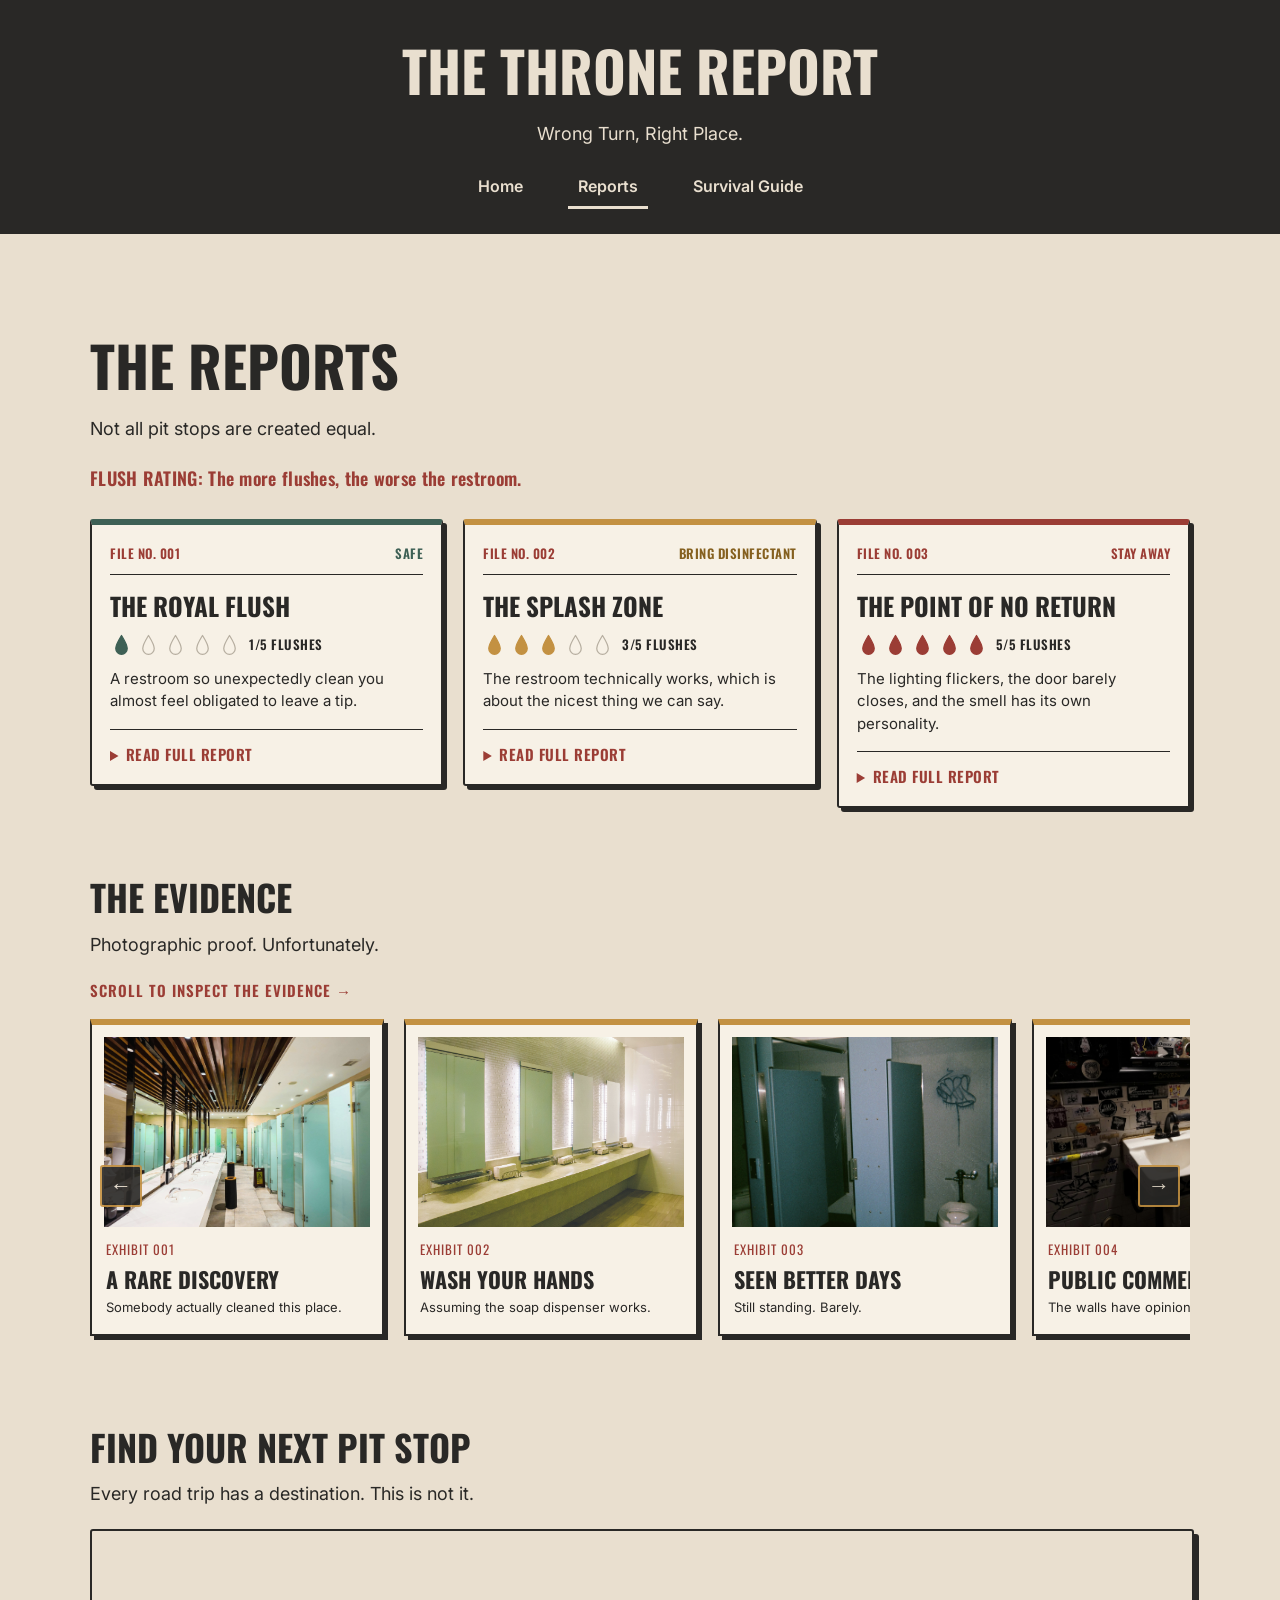
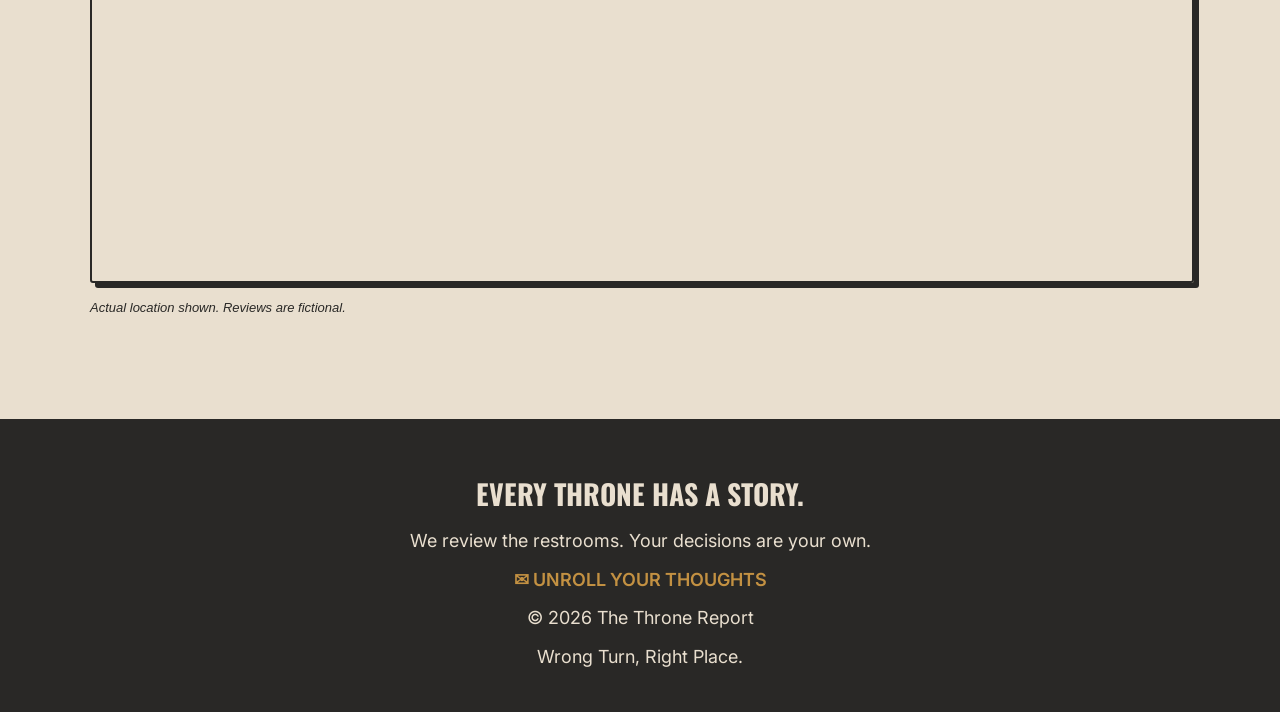
==== commit 1a1f4e76: "Final draft updates - interactions, accessibility, and responsive design" ====
--- a/reports.html
+++ b/reports.html
@@ -251,6 +251,30 @@
 
     </main>
 
+<!-- Evidence Gallery Lightbox -->
+<div class="evidence-lightbox" id="evidence-lightbox"
+     role="dialog" aria-modal="true"
+     aria-label="Expanded evidence photograph"
+     aria-hidden="true">
+
+    <div class="lightbox-content">
+
+        <button class="lightbox-close"
+                id="lightbox-close"
+                aria-label="Close photograph">
+            &times;
+        </button>
+
+        <img id="lightbox-image" src="" alt="">
+
+        <div class="lightbox-caption">
+            <strong id="lightbox-title"></strong>
+            <p id="lightbox-description"></p>
+        </div>
+
+    </div>
+</div>
+
     <footer>
         <h2>Every Throne Has a Story.</h2>
 
--- a/css/style.css
+++ b/css/style.css
@@ -6,7 +6,7 @@
 :root {
     --red: #9B3D35;
     --mustard: #C39142;
-    --teal: #52766A;
+    --teal: #3E6055;
     --black: #292826;
     --cream: #E9DFCF;
 }
@@ -1237,4 +1237,305 @@
     line-height: 1.6;
 }
 
-
+/* Evidence Gallery Lightbox */
+
+.evidence-lightbox {
+    position: fixed;
+    inset: 0;
+    z-index: 1000;
+    display: none;
+    align-items: center;
+    justify-content: center;
+    padding: 25px;
+    box-sizing: border-box;
+    background-color: rgba(0, 0, 0, 0.9);
+}
+
+.evidence-lightbox.open {
+    display: flex;
+}
+
+.lightbox-content {
+    position: relative;
+    width: 100%;
+    max-width: 850px;
+    max-height: 90vh;
+    overflow-y: auto;
+    padding: 18px;
+    box-sizing: border-box;
+    background-color: var(--cream);
+    border: 3px solid var(--mustard);
+    text-align: center;
+}
+
+.lightbox-content img {
+    display: block;
+    max-width: 100%;
+    max-height: 60vh;
+    width: auto;
+    height: auto;
+    margin: 0 auto;
+    object-fit: contain;
+}
+
+.lightbox-caption {
+    margin-top: 15px;
+}
+
+.lightbox-caption strong {
+    display: block;
+    font-family: 'Oswald', sans-serif;
+    font-size: 24px;
+    text-transform: uppercase;
+}
+
+.lightbox-caption p {
+    margin: 5px 0;
+    font-size: 15px;
+}
+
+.lightbox-close {
+    position: absolute;
+    top: 8px;
+    right: 10px;
+    background-color: var(--red);
+    color: var(--cream);
+    border: 2px solid var(--black);
+    font-size: 24px;
+    width: 40px;
+    height: 40px;
+    cursor: pointer;
+    z-index: 1;
+}
+
+.lightbox-close:hover {
+    background-color: var(--black);
+}
+
+.lightbox-close:focus-visible {
+    outline: 3px solid var(--mustard);
+    outline-offset: 3px;
+}
+
+@media (max-width: 600px) {
+    .evidence-lightbox {
+        padding: 12px;
+    }
+
+    .lightbox-content {
+        padding: 12px;
+    }
+
+    .lightbox-content img {
+        max-height: 55vh;
+    }
+}
+
+/* Survival Guide — FAQ */
+
+#faq h2 {
+    margin-bottom: 20px;
+}
+
+#faq details {
+    background-color: #F7F1E6;
+    border: 2px solid var(--black);
+    border-left: 6px solid var(--red);
+    border-radius: 3px;
+    box-shadow: 4px 4px 0 var(--black);
+    margin-bottom: 16px;
+    padding: 0 18px;
+}
+
+#faq summary {
+    display: flex;
+    align-items: center;
+    justify-content: space-between;
+    gap: 15px;
+    padding: 18px 0;
+    cursor: pointer;
+    list-style: none;
+    font-family: 'Oswald', sans-serif;
+    font-size: 20px;
+    font-weight: 600;
+    text-transform: uppercase;
+}
+
+#faq summary::-webkit-details-marker {
+    display: none;
+}
+
+#faq summary::after {
+    content: "+";
+    color: var(--red);
+    font-size: 28px;
+    line-height: 1;
+}
+
+#faq details[open] summary::after {
+    content: "−";
+}
+
+#faq summary:hover {
+    color: var(--red);
+}
+
+#faq summary:focus-visible {
+    outline: 3px solid var(--mustard);
+    outline-offset: 4px;
+}
+
+#faq details p {
+    border-top: 1px solid var(--black);
+    padding: 15px 0 18px;
+    margin: 0;
+    font-size: 16px;
+}
+
+@media (max-width: 600px) {
+    #faq summary {
+        font-size: 17px;
+    }
+
+    #faq details {
+        padding: 0 14px;
+    }
+}
+
+/* Emergency Exit Strategy */
+
+#resources {
+    text-align: center;
+}
+
+.roadside-sign {
+    max-width: 750px;
+    margin: 0 auto;
+    padding: 35px 25px;
+    background-color: #B3262D;
+    color: #FFFFFF;
+    border: 5px solid var(--black);
+    border-radius: 6px;
+    box-shadow: 6px 6px 0 var(--black);
+}
+
+.roadside-label {
+    font-family: 'Oswald', sans-serif;
+    font-size: 20px;
+    font-weight: 700;
+    letter-spacing: 2px;
+    color: #FFFFFF;
+}
+
+.roadside-sign h2 {
+    margin: 12px 0;
+    color: #fffb00;
+    font-size: 45px;
+}
+
+.roadside-sign p {
+    max-width: 500px;
+    margin: 0 auto 25px;
+    font-size: 14px;
+    color: #FFFFFF;
+}
+
+.roadside-links {
+    display: flex;
+    justify-content: center;
+    flex-wrap: wrap;
+    gap: 15px;
+}
+
+.roadside-links a {
+    display: inline-block;
+    padding: 12px 22px;
+    background-color: var(--cream);
+    color: var(--black);
+    border: 2px solid var(--black);
+    border-radius: 3px;
+    font-family: 'Oswald', sans-serif;
+    font-size: 17px;
+    text-transform: uppercase;
+    letter-spacing: 1px;
+    text-decoration: none;
+    box-shadow: 3px 3px 0 var(--black);
+    transition: transform 0.2s ease;
+}
+
+.roadside-links a:hover {
+    transform: translateY(-3px);
+    background-color: var(--mustard);
+    color: var(--black);
+    text-decoration: none;
+}
+
+.roadside-links a:focus-visible {
+    outline: 3px solid var(--mustard);
+    outline-offset: 4px;
+}
+
+@media (max-width: 600px) {
+    .roadside-sign {
+        padding: 25px 15px;
+    }
+
+    .roadside-sign h2 {
+        font-size: 28px;
+    }
+
+    .roadside-links {
+        flex-direction: column;
+    }
+}
+
+/* Home Page Scroll Indicator */
+
+.scroll-indicator {
+    display: flex;
+    flex-direction: column;
+    align-items: center;
+    gap: 4px;
+    margin: 24px auto 0;
+    color: var(--black);
+    font-family: "Oswald", sans-serif;
+    font-size: 12px;
+    letter-spacing: 2px;
+    text-decoration: none;
+    text-align: center;
+    transition: color 0.2s ease;
+}
+
+.scroll-indicator:hover,
+.scroll-indicator:focus-visible {
+    color: var(--red);
+}
+
+.scroll-arrow {
+    font-size: 30px;
+    line-height: 1;
+    animation: scroll-bounce 2s infinite;
+}
+
+@keyframes scroll-bounce {
+    0%, 100% {
+        transform: translateY(0);
+    }
+    50% {
+        transform: translateY(6px);
+    }
+}
+
+html {
+    scroll-behavior: smooth;
+}
+
+@media (prefers-reduced-motion: reduce) {
+    html {
+        scroll-behavior: auto;
+    }
+
+    .scroll-arrow {
+        animation: none;
+    }
+}
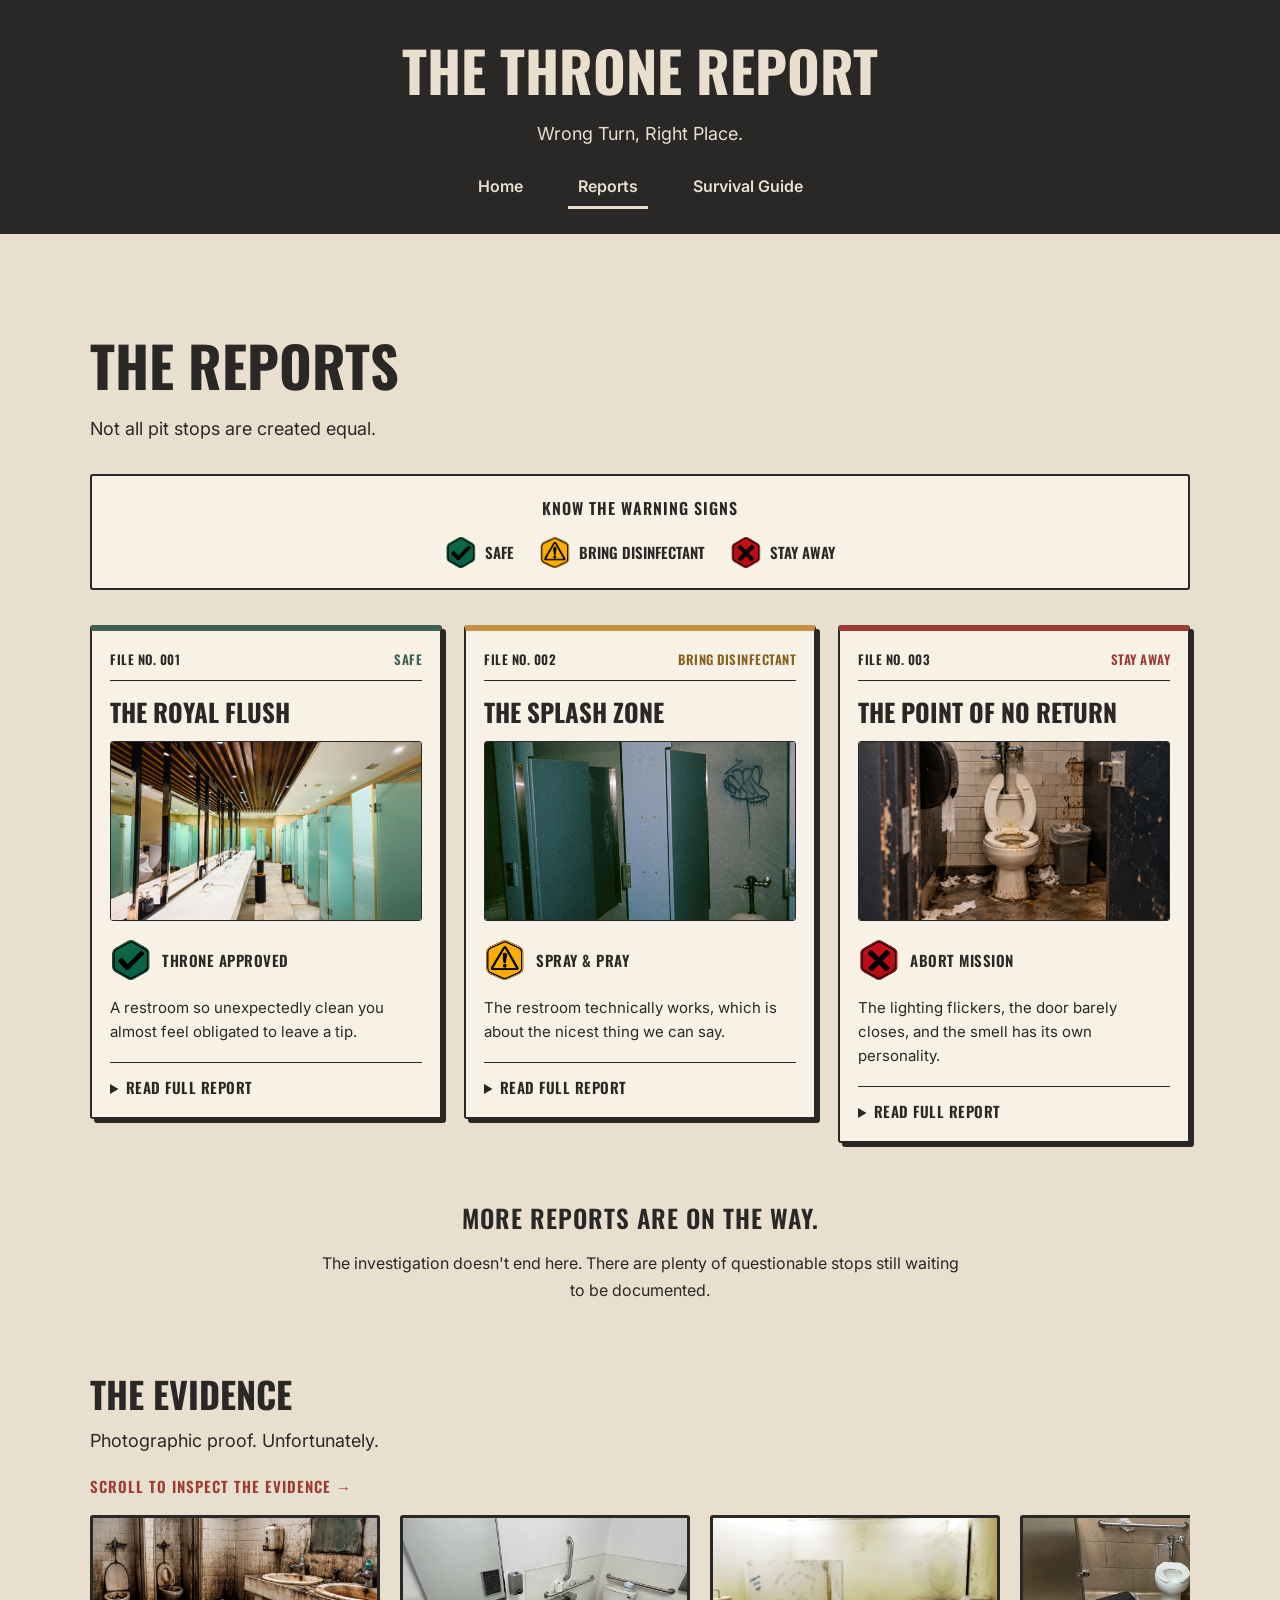
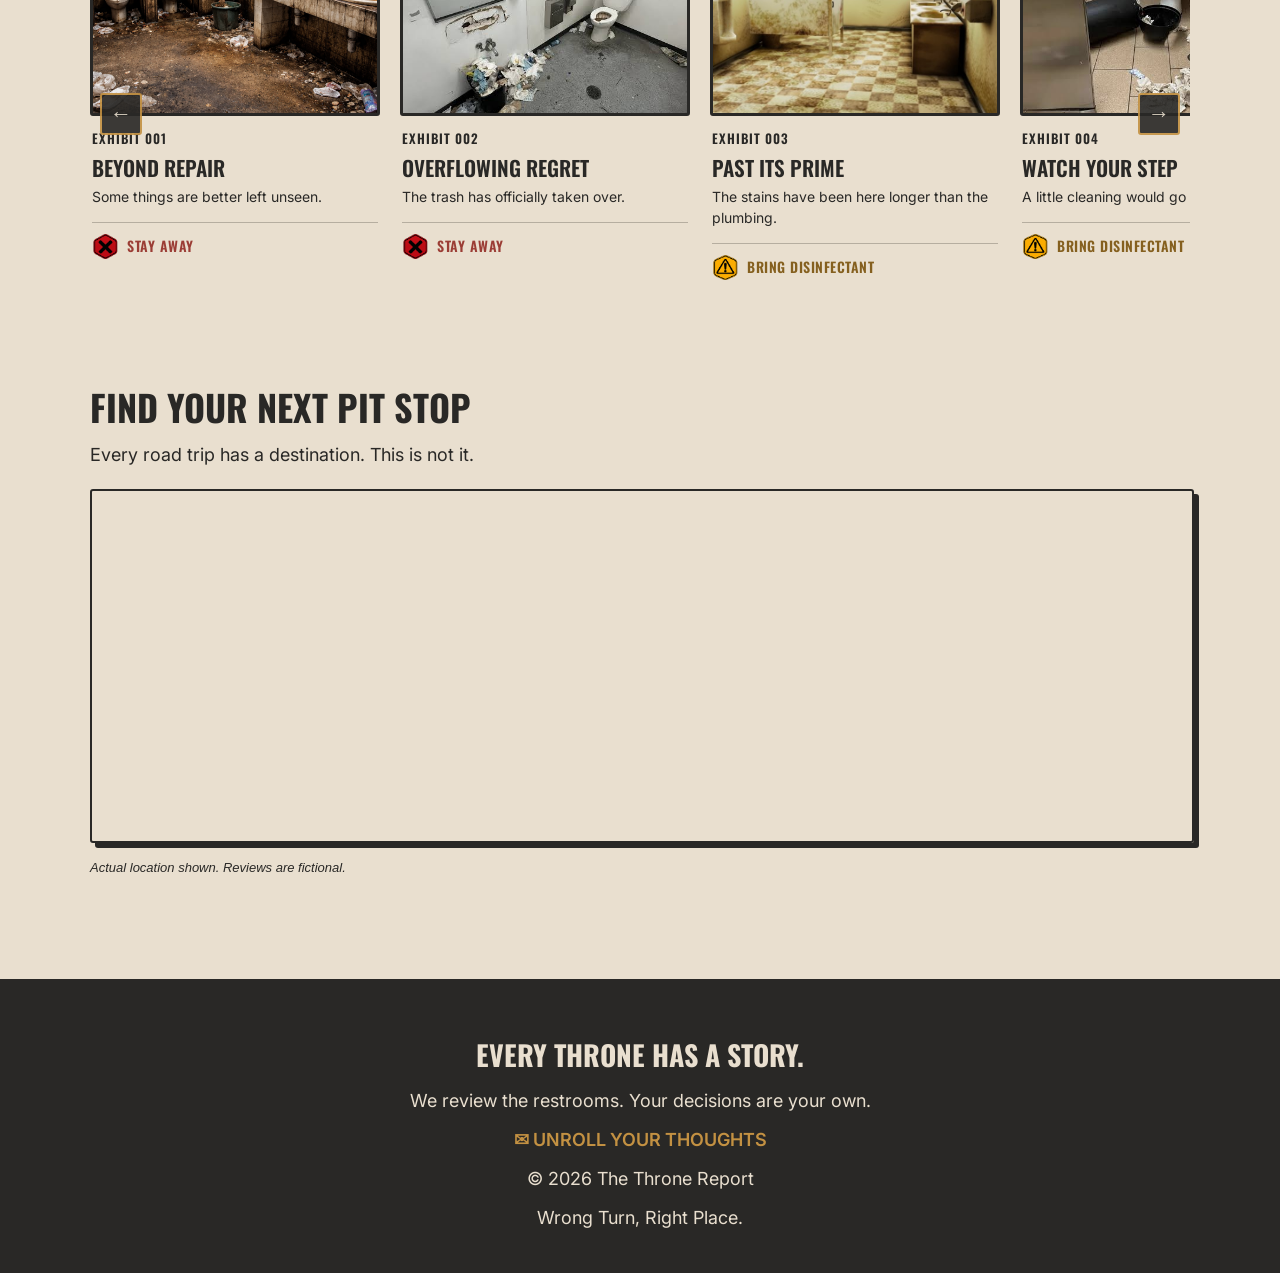
==== commit 02bd6e65: "final updates and adjustments" ====
--- a/reports.html
+++ b/reports.html
@@ -9,251 +9,428 @@
 </head>
 
 <body>
-    <header>
-        <h1>The Throne Report</h1>
-        <p>Wrong Turn, Right Place.</p>
-
-        <nav aria-label="Main navigation">
-            <a href="index.html">Home</a>
-            <a href="reports.html" class="current" aria-current="page">Reports</a>
-            <a href="survival-guide.html">Survival Guide</a>
-        </nav>
-    </header>
-
-    <main>
-        <section id="reports">
-            <h1>The Reports</h1>
-            <p>Not all pit stops are created equal.</p>
-
-            <p class="flush-guide">
-            FLUSH RATING: The more flushes, the worse the restroom.
+
+<header>
+    <h1>The Throne Report</h1>
+    <p>Wrong Turn, Right Place.</p>
+
+    <nav aria-label="Main navigation">
+        <a href="index.html">Home</a>
+        <a href="reports.html" class="current" aria-current="page">Reports</a>
+        <a href="survival-guide.html">Survival Guide</a>
+    </nav>
+</header>
+
+<main>
+
+    <!-- REPORT ARCHIVE -->
+    <section id="reports">
+        <h1>The Reports</h1>
+        <p>Not all pit stops are created equal.</p>
+
+        <!-- RATING LEGEND -->
+        <div class="report-legend">
+            <p class="legend-heading">KNOW THE WARNING SIGNS</p>
+
+            <div class="legend-items">
+                <div class="legend-item">
+                    <img src="images/safe-icon.png" alt="">
+                    <span>SAFE</span>
+                </div>
+
+                <div class="legend-item">
+                    <img src="images/disinfectant-icon.png" alt="">
+                    <span>BRING DISINFECTANT</span>
+                </div>
+
+                <div class="legend-item">
+                    <img src="images/stay-away-icon.png" alt="">
+                    <span>STAY AWAY</span>
+                </div>
+            </div>
+        </div>
+
+        <div class="report-cards">
+
+            <!-- FILE 001 -->
+            <article class="report safe" id="royal-flush">
+
+                <div class="report-header">
+                    <span class="report-file">FILE NO. 001</span>
+                    <span class="report-category">SAFE</span>
+                </div>
+
+                <h2>The Royal Flush</h2>
+
+                <img
+                class="report-photo"
+                src="images/clean-restroom.jpg"
+                 alt="Clean public restroom"
+>
+
+                <div class="report-rating">
+                    <img src="images/safe-icon.png" alt="">
+                    <span>THRONE APPROVED</span>
+                </div>
+
+                <p class="report-preview">
+                    A restroom so unexpectedly clean you almost
+                    feel obligated to leave a tip.
+                </p>
+
+                <details class="report-details">
+                    <summary>READ FULL REPORT</summary>
+
+                    <div class="report-expanded">
+                        <p>
+                            <strong>First Impression:</strong>
+                            Well-lit, surprisingly fresh, and free
+                            of the usual roadside surprises.
+                        </p>
+
+                        <p>
+                            <strong>The Evidence:</strong>
+                            Spotless floors, working soap dispensers,
+                            stocked toilet paper, and a stall door
+                            that actually locks.
+                        </p>
+
+                        <p>
+                            <strong>Final Verdict:</strong>
+                            A rare roadside sanctuary.
+                            A throne worthy of royalty.
+                        </p>
+                    </div>
+                </details>
+
+            </article>
+
+            <!-- FILE 002 -->
+            <article class="report caution" id="splash-zone">
+
+                <div class="report-header">
+                    <span class="report-file">FILE NO. 002</span>
+                    <span class="report-category">BRING DISINFECTANT</span>
+                </div>
+
+                <h2>The Splash Zone</h2>
+
+<img
+    class="report-photo"
+    src="images/older-sink.jpg"
+    alt="Older public restroom sink"
+>
+
+
+                <div class="report-rating">
+                    <img src="images/disinfectant-icon.png" alt="">
+                    <span>SPRAY &amp; PRAY</span>
+                </div>
+
+                <p class="report-preview">
+                    The restroom technically works, which is
+                    about the nicest thing we can say.
+                </p>
+
+                <details class="report-details">
+                    <summary>READ FULL REPORT</summary>
+
+                    <div class="report-expanded">
+                        <p>
+                            <strong>First Impression:</strong>
+                            Aging fixtures, questionable odors,
+                            and a floor that appears permanently wet.
+                        </p>
+
+                        <p>
+                            <strong>The Evidence:</strong>
+                            Water around the sinks, suspicious
+                            stains, and a soap dispenser
+                            offering nothing but disappointment.
+                        </p>
+
+                        <p>
+                            <strong>Final Verdict:</strong>
+                            Usable in an emergency.
+                            Bring disinfectant, avoid unnecessary
+                            contact, and make it quick.
+                        </p>
+                    </div>
+                </details>
+
+            </article>
+
+            <!-- FILE 003 -->
+            <article class="report danger" id="point-of-no-return">
+
+                <div class="report-header">
+                    <span class="report-file">FILE NO. 003</span>
+                    <span class="report-category">STAY AWAY</span>
+                </div>
+
+                <h2>The Point of No Return</h2>
+
+<img
+    class="report-photo"
+    src="images/neglected-stall.png"
+    alt="Neglected public restroom stall"
+>
+
+
+                <div class="report-rating">
+                    <img src="images/stay-away-icon.png" alt="">
+                    <span>ABORT MISSION</span>
+                </div>
+
+                <p class="report-preview">
+                    The lighting flickers, the door barely closes,
+                    and the smell has its own personality.
+                </p>
+
+                <details class="report-details">
+                    <summary>READ FULL REPORT</summary>
+
+                    <div class="report-expanded">
+                        <p>
+                            <strong>First Impression:</strong>
+                            The entrance alone raises concerns.
+                            Inside, things somehow get worse.
+                        </p>
+
+                        <p>
+                            <strong>The Evidence:</strong>
+                            Neglected fixtures, overflowing trash,
+                            stained surfaces, and a stall door
+                            that offers little privacy.
+                        </p>
+
+                        <p>
+                            <strong>Final Verdict:</strong>
+                            No amount of hand sanitizer can
+                            save this situation.
+                            Get back in the car and keep driving.
+                        </p>
+                    </div>
+                </details>
+
+            </article>
+
+        </div>
+
+        <!-- FUTURE REPORTS -->
+        <div class="reports-coming-soon">
+            <h2>MORE REPORTS ARE ON THE WAY.</h2>
+            <p>
+                The investigation doesn't end here.
+                There are plenty of questionable stops
+                still waiting to be documented.
             </p>
-
-            <div class="report-cards">
-                <article class="report safe" id="royal-flush">
-                    <div class="report-header">
-                        <span class="report-file">FILE NO. 001</span>
-                        <span class="report-category">SAFE</span>
-                    </div>
-
-                    <h2>The Royal Flush</h2>
-
-                    <div class="flush-rating" aria-label="1 out of 5 FLUSHES">
-                        <span class="flush-icons" aria-hidden="true">
-                            <svg class="drop-icon filled" viewBox="0 0 24 28"><path d="M12 3C9 8 5 14 5 19a7 7 0 0 0 14 0c0-5-4-11-7-16z"/></svg>
-                            <svg class="drop-icon" viewBox="0 0 24 28"><path d="M12 3C9 8 5 14 5 19a7 7 0 0 0 14 0c0-5-4-11-7-16z"/></svg>
-                            <svg class="drop-icon" viewBox="0 0 24 28"><path d="M12 3C9 8 5 14 5 19a7 7 0 0 0 14 0c0-5-4-11-7-16z"/></svg>
-                            <svg class="drop-icon" viewBox="0 0 24 28"><path d="M12 3C9 8 5 14 5 19a7 7 0 0 0 14 0c0-5-4-11-7-16z"/></svg>
-                            <svg class="drop-icon" viewBox="0 0 24 28"><path d="M12 3C9 8 5 14 5 19a7 7 0 0 0 14 0c0-5-4-11-7-16z"/></svg>
-                        </span>
-                        <span class="flush-count">1/5 FLUSHES</span>
-                    </div>
-
-                    <p class="report-preview">
-                        A restroom so unexpectedly clean you almost
-                        feel obligated to leave a tip.
-                    </p>
-
-                    <details class="report-details">
-                        <summary>READ FULL REPORT</summary>
-                        <div class="report-expanded">
-                            <p>
-                                The floors are spotless, the soap works,
-                                and there's actually toilet paper.
-                            </p>
-                            <p>
-                                <strong>Final Verdict:</strong>
-                                A throne worthy of royalty.
-                            </p>
-                        </div>
-                    </details>
-                </article>
-
-                <article class="report caution" id="splash-zone">
-                    <div class="report-header">
-                        <span class="report-file">FILE NO. 002</span>
-                        <span class="report-category">BRING DISINFECTANT</span>
-                    </div>
-
-                    <h2>The Splash Zone</h2>
-
-                    <div class="flush-rating" aria-label="3 out of 5 FLUSHES">
-                        <span class="flush-icons" aria-hidden="true">
-                            <svg class="drop-icon filled" viewBox="0 0 24 28"><path d="M12 3C9 8 5 14 5 19a7 7 0 0 0 14 0c0-5-4-11-7-16z"/></svg>
-                            <svg class="drop-icon filled" viewBox="0 0 24 28"><path d="M12 3C9 8 5 14 5 19a7 7 0 0 0 14 0c0-5-4-11-7-16z"/></svg>
-                            <svg class="drop-icon filled" viewBox="0 0 24 28"><path d="M12 3C9 8 5 14 5 19a7 7 0 0 0 14 0c0-5-4-11-7-16z"/></svg>
-                            <svg class="drop-icon" viewBox="0 0 24 28"><path d="M12 3C9 8 5 14 5 19a7 7 0 0 0 14 0c0-5-4-11-7-16z"/></svg>
-                            <svg class="drop-icon" viewBox="0 0 24 28"><path d="M12 3C9 8 5 14 5 19a7 7 0 0 0 14 0c0-5-4-11-7-16z"/></svg>
-                        </span>
-                        <span class="flush-count">3/5 FLUSHES</span>
-                    </div>
-
-                    <p class="report-preview">
-                        The restroom technically works, which is
-                        about the nicest thing we can say.
-                    </p>
-
-                    <details class="report-details">
-                        <summary>READ FULL REPORT</summary>
-                        <div class="report-expanded">
-                            <p>
-                                The floor is suspiciously wet,
-                                and everything raises questions.
-                            </p>
-                            <p>
-                                <strong>Final Verdict:</strong>
-                                Enter at your own risk. Touch nothing.
-                            </p>
-                        </div>
-                    </details>
-                </article>
-
-                <article class="report danger" id="point-of-no-return">
-                    <div class="report-header">
-                        <span class="report-file">FILE NO. 003</span>
-                        <span class="report-category">STAY AWAY</span>
-                    </div>
-
-                    <h2>The Point of No Return</h2>
-
-                    <div class="flush-rating" aria-label="5 out of 5 FLUSHES">
-                        <span class="flush-icons" aria-hidden="true">
-                            <svg class="drop-icon filled" viewBox="0 0 24 28"><path d="M12 3C9 8 5 14 5 19a7 7 0 0 0 14 0c0-5-4-11-7-16z"/></svg>
-                            <svg class="drop-icon filled" viewBox="0 0 24 28"><path d="M12 3C9 8 5 14 5 19a7 7 0 0 0 14 0c0-5-4-11-7-16z"/></svg>
-                            <svg class="drop-icon filled" viewBox="0 0 24 28"><path d="M12 3C9 8 5 14 5 19a7 7 0 0 0 14 0c0-5-4-11-7-16z"/></svg>
-                            <svg class="drop-icon filled" viewBox="0 0 24 28"><path d="M12 3C9 8 5 14 5 19a7 7 0 0 0 14 0c0-5-4-11-7-16z"/></svg>
-                            <svg class="drop-icon filled" viewBox="0 0 24 28"><path d="M12 3C9 8 5 14 5 19a7 7 0 0 0 14 0c0-5-4-11-7-16z"/></svg>
-                        </span>
-                        <span class="flush-count">5/5 FLUSHES</span>
-                    </div>
-
-                    <p class="report-preview">
-                        The lighting flickers, the door barely closes,
-                        and the smell has its own personality.
-                    </p>
-
-                    <details class="report-details">
-                        <summary>READ FULL REPORT</summary>
-                        <div class="report-expanded">
-                            <p>
-                                This isn't a restroom visit.
-                                It's a survival situation.
-                            </p>
-                            <p>
-                                <strong>Final Verdict:</strong>
-                                Keep driving. Your dignity depends on it.
-                            </p>
-                        </div>
-                    </details>
-                </article>
+        </div>
+
+    </section>
+
+    <!-- EVIDENCE GALLERY -->
+    <section id="gallery">
+
+        <h2>The Evidence</h2>
+        <p>Photographic proof. Unfortunately.</p>
+
+        <p class="gallery-instruction">
+            SCROLL TO INSPECT THE EVIDENCE →
+        </p>
+
+        <div class="gallery-wrapper">
+
+            <div class="gallery-controls">
+                <button id="gallery-prev"
+                        type="button"
+                        aria-label="Previous evidence photo">
+                    &#8592;
+                </button>
+
+                <button id="gallery-next"
+                        type="button"
+                        aria-label="Next evidence photo">
+                    &#8594;
+                </button>
             </div>
-        </section>
-   
-<section id="gallery">
-    <h2>The Evidence</h2>
-    <p>Photographic proof. Unfortunately.</p>
-    <p class="gallery-instruction">SCROLL TO INSPECT THE EVIDENCE →</p>
-
-    <div class="gallery-wrapper">
-    <div class="gallery-controls">
-        <button id="gallery-prev" aria-label="Previous evidence photo">
-            &#8592;
-        </button>
-        <button id="gallery-next" aria-label="Next evidence photo">
-            &#8594;
-        </button>
-    </div>
-
-    <div class="evidence-gallery">
-        <figure class="evidence-card">
-            <a href="images/clean-restroom.jpg" target="_blank">
-                <img src="images/clean-restroom.jpg" alt="Clean public restroom">
-            </a>
-            <figcaption>
-                <span>EXHIBIT 001</span>
-                <strong>A Rare Discovery</strong>
-                <small>Somebody actually cleaned this place.</small>
-            </figcaption>
-        </figure>
-
-        <figure class="evidence-card">
-            <a href="images/restroom-sinks.jpg" target="_blank">
-                <img src="images/restroom-sinks.jpg" alt="Row of restroom sinks">
-            </a>
-            <figcaption>
-                <span>EXHIBIT 002</span>
-                <strong>Wash Your Hands</strong>
-                <small>Assuming the soap dispenser works.</small>
-            </figcaption>
-        </figure>
-
-        <figure class="evidence-card">
-            <a href="images/older-sink.jpg" target="_blank">
-                <img src="images/older-sink.jpg" alt="Older bathroom sink near a blue door">
-            </a>
-            <figcaption>
-                <span>EXHIBIT 003</span>
-                <strong>Seen Better Days</strong>
-                <small>Still standing. Barely.</small>
-            </figcaption>
-        </figure>
-
-        <figure class="evidence-card">
-            <a href="images/graffiti-sink.jpg" target="_blank">
-                <img src="images/graffiti-sink.jpg" alt="Graffiti-covered bathroom sink">
-            </a>
-            <figcaption>
-                <span>EXHIBIT 004</span>
-                <strong>Public Commentary</strong>
-                <small>The walls have opinions.</small>
-            </figcaption>
-        </figure>
-
-        <figure class="evidence-card">
-            <a href="images/neglected-stall.png" target="_blank">
-                <img src="images/neglected-stall.png" alt="Neglected restroom stall">
-            </a>
-            <figcaption>
-                <span>EXHIBIT 005</span>
-                <strong>Proceed Carefully</strong>
-                <small>We recommend keeping your shoes on.</small>
-            </figcaption>
-        </figure>
-
-        <figure class="evidence-card">
-            <a href="images/restroom-entrance.png" target="_blank">
-                <img src="images/restroom-entrance.png" alt="Worn public restroom entrance">
-            </a>
-            <figcaption>
-                <span>EXHIBIT 006</span>
-                <strong>The Final Warning</strong>
-                <small>Some doors are better left unopened.</small>
-            </figcaption>
-        </figure>
-    </div>
-</section>
-      
-<section id="map">
-    <h2>Find Your Next Pit Stop</h2>
-    <p>Every road trip has a destination. This is not it.</p>
-
-    <iframe
-        src="https://www.google.com/maps?q=Clyde+V+Kane+Rest+Area+California&output=embed"
-        width="100%"
-        height="350"
-        style="border:0;"
-        loading="lazy"
-        title="Map of Clyde V. Kane Rest Area">
-    </iframe>
-
-    <p class="map-disclaimer">Actual location shown. Reviews are fictional.</p>
-</section>
-
-    </main>
-
-<!-- Evidence Gallery Lightbox -->
-<div class="evidence-lightbox" id="evidence-lightbox"
-     role="dialog" aria-modal="true"
+
+            <div class="evidence-gallery">
+
+                <!-- EXHIBIT 001 -->
+                <figure class="evidence-card">
+                    <a href="images/exhibit-001-stay-away.png">
+                        <img
+                            src="images/exhibit-001-stay-away.png"
+                            alt="Severely neglected public restroom"
+                        >
+                    </a>
+
+                    <figcaption>
+                        <span>EXHIBIT 001</span>
+                        <strong>Beyond Repair</strong>
+                        <small>
+                            Some things are better left unseen.
+                        </small>
+
+                        <div class="evidence-rating danger-text">
+                            <img src="images/stay-away-icon.png" alt="">
+                            <span>STAY AWAY</span>
+                        </div>
+                    </figcaption>
+                </figure>
+
+                <!-- EXHIBIT 002 -->
+                <figure class="evidence-card">
+                    <a href="images/exhibit-002-stay-away.jpg">
+                        <img
+                            src="images/exhibit-002-stay-away.jpg"
+                            alt="Restroom with overflowing trash and damaged fixtures"
+                        >
+                    </a>
+
+                    <figcaption>
+                        <span>EXHIBIT 002</span>
+                        <strong>Overflowing Regret</strong>
+                        <small>
+                            The trash has officially taken over.
+                        </small>
+
+                        <div class="evidence-rating danger-text">
+                            <img src="images/stay-away-icon.png" alt="">
+                            <span>STAY AWAY</span>
+                        </div>
+                    </figcaption>
+                </figure>
+
+                <!-- EXHIBIT 003 -->
+                <figure class="evidence-card">
+                    <a href="images/exhibit-003-disinfectant.jpg">
+                        <img
+                            src="images/exhibit-003-disinfectant.jpg"
+                            alt="Aging public restroom with stained surfaces"
+                        >
+                    </a>
+
+                    <figcaption>
+                        <span>EXHIBIT 003</span>
+                        <strong>Past Its Prime</strong>
+                        <small>
+                            The stains have been here longer
+                            than the plumbing.
+                        </small>
+
+                        <div class="evidence-rating caution-text">
+                            <img src="images/disinfectant-icon.png" alt="">
+                            <span>BRING DISINFECTANT</span>
+                        </div>
+                    </figcaption>
+                </figure>
+
+                <!-- EXHIBIT 004 -->
+                <figure class="evidence-card">
+                    <a href="images/exhibit-004-disinfectant.jpg">
+                        <img
+                            src="images/exhibit-004-disinfectant.jpg"
+                            alt="Public toilet stall with litter on the floor"
+                        >
+                    </a>
+
+                    <figcaption>
+                        <span>EXHIBIT 004</span>
+                        <strong>Watch Your Step</strong>
+                        <small>
+                            A little cleaning would go a long way.
+                        </small>
+
+                        <div class="evidence-rating caution-text">
+                            <img src="images/disinfectant-icon.png" alt="">
+                            <span>BRING DISINFECTANT</span>
+                        </div>
+                    </figcaption>
+                </figure>
+
+                <!-- EXHIBIT 005 -->
+                <figure class="evidence-card">
+                    <a href="images/exhibit-005-safe.jpg">
+                        <img
+                            src="images/exhibit-005-safe.jpg"
+                            alt="Reasonably clean and maintained public restroom"
+                        >
+                    </a>
+
+                    <figcaption>
+                        <span>EXHIBIT 005</span>
+                        <strong>A Welcome Relief</strong>
+                        <small>
+                            Clean enough to restore a little faith.
+                        </small>
+
+                        <div class="evidence-rating safe-text">
+                            <img src="images/safe-icon.png" alt="">
+                            <span>SAFE</span>
+                        </div>
+                    </figcaption>
+                </figure>
+
+                <!-- EXHIBIT 006 -->
+                <figure class="evidence-card">
+                    <a href="images/exhibit-006-safe.png">
+                        <img
+                            src="images/exhibit-006-safe.png"
+                            alt="Clean, spacious, well-lit public restroom"
+                        >
+                    </a>
+
+                    <figcaption>
+                        <span>EXHIBIT 006</span>
+                        <strong>The Gold Standard</strong>
+                        <small>
+                            Proof that somebody still cares.
+                        </small>
+
+                        <div class="evidence-rating safe-text">
+                            <img src="images/safe-icon.png" alt="">
+                            <span>SAFE</span>
+                        </div>
+                    </figcaption>
+                </figure>
+
+            </div>
+        </div>
+
+    </section>
+
+    <!-- LOCATION MAP -->
+    <section id="map">
+
+        <h2>Find Your Next Pit Stop</h2>
+        <p>
+            Every road trip has a destination.
+            This is not it.
+        </p>
+
+        <iframe
+            src="https://www.google.com/maps?q=Clyde+V+Kane+Rest+Area+California&output=embed"
+            width="100%"
+            height="350"
+            loading="lazy"
+            title="Map of Clyde V. Kane Rest Area">
+        </iframe>
+
+        <p class="map-disclaimer">
+            Actual location shown. Reviews are fictional.
+        </p>
+
+    </section>
+
+</main>
+
+<!-- EVIDENCE GALLERY LIGHTBOX -->
+<div class="evidence-lightbox"
+     id="evidence-lightbox"
+     role="dialog"
+     aria-modal="true"
      aria-label="Expanded evidence photograph"
      aria-hidden="true">
 
@@ -261,6 +438,7 @@
 
         <button class="lightbox-close"
                 id="lightbox-close"
+                type="button"
                 aria-label="Close photograph">
             &times;
         </button>
@@ -275,22 +453,24 @@
     </div>
 </div>
 
-    <footer>
-        <h2>Every Throne Has a Story.</h2>
-
-        <p class="footer-subtitle">
-            We review the restrooms. Your decisions are your own.
-        </p>
-
-        <a class="footer-contact"
-           href="mailto:outliergraphix@gmail.com">
-            ✉ UNROLL YOUR THOUGHTS
-        </a>
-
-        <div class="footer-bottom">
-            <p>&copy; 2026 The Throne Report</p>
-            <p class="footer-tagline">Wrong Turn, Right Place.</p>
-        </div>
-    </footer>
+<!-- FOOTER -->
+<footer>
+    <h2>Every Throne Has a Story.</h2>
+
+    <p class="footer-subtitle">
+        We review the restrooms. Your decisions are your own.
+    </p>
+
+    <a class="footer-contact"
+       href="mailto:outliergraphix@gmail.com">
+        ✉ UNROLL YOUR THOUGHTS
+    </a>
+
+    <div class="footer-bottom">
+        <p>&copy; 2026 The Throne Report</p>
+        <p class="footer-tagline">Wrong Turn, Right Place.</p>
+    </div>
+</footer>
+
 </body>
 </html>
--- a/css/style.css
+++ b/css/style.css
@@ -1,6 +1,3 @@
-
-/* The Throne Report - Brand Colors & Fonts */
-
 @import url('https://fonts.googleapis.com/css2?family=Inter:wght@400;600&family=Oswald:wght@500;600;700&display=swap');
 
 :root {
@@ -125,150 +122,31 @@
     margin: 10px 0;
 }
 
-/* Rating Cards */
-
-.rating-cards,
-.featured-cards,
-.report-cards {
+
+/* Shared card layouts and rating colors */
+.rating-cards, .report-cards {
     display: grid;
-    grid-template-columns: repeat(3, 1fr);
+    grid-template-columns: repeat(3, minmax(0, 1fr));
     gap: 20px;
 }
-
-.rating,
-.featured-cards article,
-.report {
-    background-color: #fff;
-    padding: 25px;
-    border-radius: 8px;
-}
-
-/* Rating Colors */
-
-.safe {
-    border-top: 6px solid var(--teal);
-}
-
-.caution {
-    border-top: 6px solid var(--mustard);
-}
-
-.danger {
-    border-top: 6px solid var(--red);
-}
-
-/* Card Headings */
-
-.safe h3 {
-    color: var(--teal);
-}
-
-.caution h3 {
-    color: #85601F;
-}
-
-.danger h3 {
-    color: var(--red);
-}
-
-/* Featured Report Links */
-
-.featured-cards a {
-    display: inline-block;
-    margin-top: 10px;
-}
-
-/* Photo Gallery */
-
-.gallery-grid {
-    display: grid;
-    grid-template-columns: repeat(3, 1fr);
-    gap: 15px;
-}
-
-.gallery-grid img {
-    width: 100%;
-    height: 220px;
-    object-fit: cover;
-    border-radius: 6px;
-    cursor: pointer;
-}
-
-/* Embedded Map & Video */
-
-iframe {
-    max-width: 100%;
-    border: none;
-    border-radius: 6px;
-}
-
-/* Mobile Layout */
+.safe { border-top: 6px solid var(--teal); }
+.caution { border-top: 6px solid var(--mustard); }
+.danger { border-top: 6px solid var(--red); }
+.safe h3 { color: var(--teal); }
+.caution h3 { color: #85601F; }
+.danger h3 { color: var(--red); }
+
+/* Embedded media */
+iframe { max-width: 100%; border: none; border-radius: 6px; }
 
 @media (max-width: 768px) {
-    .rating-cards,
-    .featured-cards,
-    .report-cards,
-    .gallery-grid {
-        grid-template-columns: 1fr;
-    }
-
-    nav {
-        flex-wrap: wrap;
-        gap: 15px;
-    }
-
-    h1 {
-        font-size: 40px;
-    }
-}
-
-#hero {
-    text-align: center;
-}
-
-.hero-logo {
-    display: block;
-    width: 100%;
-    max-width: 480px;
-    height: auto;
-    margin: 0 auto 25px;
-}
-
-#hero .restroom-sign {
-    display: inline-flex;
-    align-items: center;
-    justify-content: center;
-    gap: 14px;
-    background-color: var(--teal);
-    color: var(--cream);
-    border: 3px solid var(--black);
-    border-radius: 4px;
-    padding: 12px 22px;
-    font-family: 'Oswald', sans-serif;
-    font-size: 20px;
-    font-weight: 600;
-    text-transform: uppercase;
-    letter-spacing: 1px;
-    text-decoration: none;
-    transition: background-color 0.2s ease;
-}
-
-#hero .restroom-sign:hover {
-    background-color: var(--black);
-    color: var(--cream);
-}
-
-#hero .restroom-sign:focus-visible {
-    outline: 3px solid var(--red);
-    outline-offset: 4px;
-}
-#hero h2 {
-    margin-bottom: 22px;
-}
-
-#ratings {
-    text-align: center;
-}
+    .rating-cards, .report-cards { grid-template-columns: 1fr; }
+    nav { flex-wrap: wrap; gap: 15px; }
+    h1 { font-size: 40px; }
+}
+
+/* Homepage rating signs */
+#ratings { text-align: center; }
 
 #ratings .rating {
     background: transparent;
@@ -291,74 +169,6 @@
     line-height: 1.5;
 }
 
-/* Vintage Featured Report Cards */
-
-#featured {
-    text-align: center;
-}
-
-#featured .featured-report {
-    background-color: #F7F1E6;
-    border: 2px solid var(--black);
-    border-radius: 3px;
-    padding: 12px;
-    text-align: left;
-    box-shadow: 4px 4px 0 var(--black);
-    display: flex;
-    flex-direction: column;
-}
-
-#featured .featured-report img {
-    width: 100%;
-    height: 180px;
-    object-fit: cover;
-    border: 1px solid var(--black);
-    box-sizing: border-box;
-}
-
-#featured .featured-report h3 {
-    font-size: 24px;
-    margin: 15px 0 5px;
-}
-
-#featured .report-rating {
-    font-family: 'Oswald', sans-serif;
-    font-size: 15px;
-    font-weight: 600;
-    letter-spacing: 1px;
-    margin: 5px 0 15px;
-}
-
-.safe-text {
-    color: var(--teal);
-}
-
-.caution-text {
-    color: #85601F;
-}
-
-.danger-text {
-    color: var(--red);
-}
-
-#featured .featured-report a {
-    margin-top: auto;
-    padding-top: 12px;
-    border-top: 1px solid var(--black);
-    text-transform: uppercase;
-    font-family: 'Oswald', sans-serif;
-    letter-spacing: 1px;
-}
-
-#featured .featured-report {
-    transition: transform 0.2s ease,
-                box-shadow 0.2s ease;
-}
-
-#featured .featured-report:hover {
-    transform: translateY(-4px);
-    box-shadow: 6px 6px 0 var(--black);
-}
 
 nav a {
     padding: 6px 10px;
@@ -541,33 +351,8 @@
     color: var(--cream);
 }
 
-#reports .report-cards {
-    align-items: start;
-    gap: 20px;
-}
-
-#reports .report {
-    background-color: #F7F1E6;
-    border: 2px solid var(--black);
-    border-radius: 3px;
-    border-top-width: 6px;
-    padding: 18px;
-    box-shadow: 4px 4px 0 var(--black);
-    min-width: 0;
-}
-
-#reports .report.safe {
-    border-top-color: var(--teal);
-}
-
-#reports .report.caution {
-    border-top-color: var(--mustard);
-}
-
-#reports .report.danger {
-    border-top-color: var(--red);
-}
-
+
+/* Report archive metadata */
 .report-header {
     display: flex;
     justify-content: space-between;
@@ -577,172 +362,20 @@
     border-bottom: 1px solid var(--black);
     padding-bottom: 10px;
 }
-
-.report-file,
-.report-category,
-.flush-count,
-.flush-guide {
+.report-file, .report-category {
     font-family: 'Oswald', sans-serif;
     font-size: 13px;
     font-weight: 600;
     letter-spacing: 0.5px;
 }
-
-.report-file {
-    color: var(--red);
-}
-
-.report-category {
-    color: var(--black);
-}
-
-#reports .report.safe .report-category {
-    color: var(--teal);
-}
-
-#reports .report.caution .report-category {
-    color: #85601F;
-}
-
-#reports .report.danger .report-category {
-    color: var(--red);
-}
-
-#reports .report h2 {
-    font-size: 25px;
-    line-height: 1.2;
-    margin: 16px 0 12px;
-}
-
-.flush-guide {
-    margin-bottom: 24px;
-    color: var(--red);
-}
-
-.flush-rating {
-    display: flex;
-    align-items: center;
-    flex-wrap: wrap;
-    gap: 8px;
-    margin-bottom: 12px;
-}
-
-.flush-icons {
-    display: flex;
-    gap: 4px;
-}
-
-
-.drop-icon {
-    width: 23px;
-    height: 23px;
-    fill: none;
-    stroke: #B6AEA0;
-    stroke-width: 1.5;
-    stroke-linejoin: round;
-}
-
-.drop-icon.filled {
-    fill: currentColor;
-    stroke: currentColor;
-}
-
-.safe .drop-icon.filled {
-    color: var(--teal);
-}
-
-.caution .drop-icon.filled {
-    color: var(--mustard);
-}
-
-.danger .drop-icon.filled {
-    color: var(--red);
-}
-
-.flush-count {
-    color: var(--black);
-}
-
-#reports .report-preview {
-    font-size: 15px;
-    line-height: 1.5;
-    margin: 10px 0 16px;
-}
-
-.report-details {
-    border-top: 1px solid var(--black);
-    padding-top: 12px;
-}
-
-.report-details summary {
-    cursor: pointer;
-    color: var(--red);
-    font-family: 'Oswald', sans-serif;
-    font-size: 15px;
-    font-weight: 600;
-    letter-spacing: 0.5px;
-}
-
-.report-details summary:hover {
-    text-decoration: underline;
-}
-
-.report-details summary:focus-visible {
-    outline: 2px solid var(--red);
-    outline-offset: 4px;
-}
-
-.report-expanded p {
-    font-size: 15px;
-    line-height: 1.5;
-    margin: 12px 0;
-}
-
-@media (max-width: 768px) {
-    #reports .report-cards {
-        grid-template-columns: 1fr;
-        gap: 16px;
-    }
-
-    #reports .report {
-        padding: 14px;
-    }
-
-    #reports .report h2 {
-        font-size: 23px;
-        margin: 12px 0 10px;
-    }
-
-    .drop-icon {
-        width: 20px;
-        height: 20px;
-    }
-
-    #reports .report-preview {
-        margin: 8px 0 12px;
-    }
-}
-
-#reports > h1 {
-    margin-bottom: 5px;
-}
-
-#reports > h1 + p {
-    margin-top: 0;
-    margin-bottom: 22px;
-    font-size: 18px;
-}
-
-#reports .flush-guide {
-    font-family: 'Oswald', sans-serif;
-    font-size: 18px;
-    font-weight: 600;
-    line-height: 1.4;
-    color: var(--red);
-    letter-spacing: 0.3px;
-    margin-top: 0;
-    margin-bottom: 28px;
-}
+.report-category { color: var(--black); }
+#reports .report.safe .report-category { color: var(--teal); }
+#reports .report.caution .report-category { color: #85601F; }
+#reports .report.danger .report-category { color: var(--red); }
+#reports > h1 { margin-bottom: 5px; }
+#reports > h1 + p { margin-top: 0; margin-bottom: 22px; font-size: 18px; }
+
+/* Evidence gallery scrolling */
 
 #gallery h2 {
     margin-bottom: 5px;
@@ -770,109 +403,11 @@
     scrollbar-color: var(--red) transparent;
 }
 
-.evidence-card {
-    flex: 0 0 290px;
-    margin: 0;
-    background-color: #F7F1E6;
-    border: 2px solid var(--black);
-    border-top: 6px solid var(--mustard);
-    box-shadow: 4px 4px 0 var(--black);
-    scroll-snap-align: start;
-}
-
-.evidence-card a {
-    display: block;
-    margin: 12px 12px 0;
-    overflow: hidden;
-}
-
-.evidence-card img {
-    display: block;
-    width: 100%;
-    height: 190px;
-    object-fit: cover;
-    filter: saturate(0.85);
-    transition: transform 0.3s ease, filter 0.3s ease;
-}
-
-.evidence-card a:hover img {
-    transform: scale(1.05);
-    filter: saturate(1);
-}
-
-.evidence-card figcaption {
-    display: flex;
-    flex-direction: column;
-    padding: 12px 14px 16px;
-}
-
-.evidence-card figcaption span {
-    font-family: 'Oswald', sans-serif;
-    font-size: 13px;
-    color: var(--red);
-    letter-spacing: 1px;
-}
-
-.evidence-card figcaption strong {
-    font-family: 'Oswald', sans-serif;
-    font-size: 22px;
-    text-transform: uppercase;
-    line-height: 1.3;
-    margin: 5px 0;
-}
-
-.evidence-card figcaption small {
-    font-family: 'Inter', sans-serif;
-    font-size: 13px;
-    line-height: 1.5;
-}
-
-@media (max-width: 768px) {
-    .evidence-card {
-        flex-basis: 250px;
-    }
-
-    .evidence-card img {
-        height: 170px;
-    }
-}
-
-.gallery-controls {
-    display: flex;
-    justify-content: flex-end;
-    gap: 10px;
-    margin-bottom: 12px;
-}
-
-.gallery-controls button {
-    background-color: var(--black);
-    color: var(--cream);
-    border: 2px solid var(--black);
-    border-radius: 3px;
-    width: 44px;
-    height: 40px;
-    font-size: 22px;
-    cursor: pointer;
-    transition: background-color 0.2s ease;
-}
-
-.gallery-controls button:hover {
-    background-color: var(--mustard);
-    color: var(--black);
-}
-
-.evidence-gallery {
-    scrollbar-width: none;
-}
-
-.evidence-gallery::-webkit-scrollbar {
-    display: none;
-}
-
-.gallery-wrapper {
-    position: relative;
-}
-
+
+ .evidence-card { margin: 0; }
+.evidence-gallery { scrollbar-width: none; }
+.evidence-gallery::-webkit-scrollbar { display: none; }
+.gallery-wrapper { position: relative; }
 .gallery-controls {
     position: absolute;
     top: 50%;
@@ -883,10 +418,8 @@
     justify-content: space-between;
     pointer-events: none;
     z-index: 2;
-    margin: 0;
     padding: 0 10px;
 }
-
 .gallery-controls button {
     pointer-events: auto;
     background-color: var(--black);
@@ -895,9 +428,11 @@
     border-radius: 3px;
     width: 42px;
     height: 42px;
+    font-size: 22px;
     opacity: 0.9;
-}
-
+    cursor: pointer;
+    transition: background-color 0.2s ease;
+}
 .gallery-controls button:hover {
     background-color: var(--mustard);
     color: var(--black);
@@ -916,7 +451,7 @@
 #map iframe {
     display: block;
     width: 100%;
-    border: 2px solid var(--black) !important;
+    border: 2px solid var(--black);
     border-radius: 3px;
     box-shadow: 5px 5px 0 var(--black);
 }
@@ -1489,53 +1024,589 @@
     }
 }
 
-/* Home Page Scroll Indicator */
-
-.scroll-indicator {
+
+html { scroll-behavior: smooth; }
+@media (prefers-reduced-motion: reduce) {
+    html { scroll-behavior: auto; }
+}
+
+
+/* =========================================
+   HOME PAGE — FINAL REVISIONS
+   ========================================= */
+
+/* Hero */
+
+#hero {
+    text-align: center;
+    padding: 30px 0 15px;
+}
+
+#hero .hero-logo {
+    display: block;
+    width: 100%;
+    max-width: 480px;
+    height: auto;
+    margin: 0 auto 20px;
+}
+
+#hero h2 {
+    margin: 0;
+    font-size: 22px;
+    font-weight: 500;
+    letter-spacing: 1px;
+    line-height: 1.4;
+}
+
+/* Welcome Section */
+
+#about {
+    max-width: 780px;
+    margin: 0 auto 75px;
+    text-align: center;
+}
+
+#about h2 {
+    margin-bottom: 20px;
+}
+
+#about p {
+    font-size: 17px;
+    line-height: 1.8;
+    margin: 0 auto 18px;
+}
+
+/* Rating Section */
+
+#ratings {
+    margin-bottom: 85px;
+}
+
+#ratings > p {
+    max-width: 600px;
+    margin: 0 auto 30px;
+}
+
+/* Featured Reports — New Layout */
+
+#featured {
+    text-align: center;
+    padding: 45px 25px 60px;
+    margin-bottom: 40px;
+    border-top: 2px solid var(--black);
+}
+
+#featured > h2 {
+    font-size: 18px;
+    font-weight: 500;
+    letter-spacing: 2px;
+    margin: 0 0 14px;
+    color: var(--red);
+}
+
+#featured .featured-intro {
+    max-width: 760px;
+    margin: 0 auto;
+}
+
+#featured .featured-intro h3 {
+    font-family: 'Oswald', sans-serif;
+    font-size: 40px;
+    font-weight: 700;
+    letter-spacing: 0.5px;
+    line-height: 1.2;
+    color: var(--black);
+    margin: 0 0 20px;
+}
+
+#featured .featured-intro p {
+    max-width: 610px;
+    margin: 0 auto 30px;
+    font-size: 17px;
+    line-height: 1.8;
+}
+
+/* Report Navigation Button */
+
+#featured .restroom-sign {
+    display: inline-flex;
+    align-items: center;
+    justify-content: center;
+    gap: 14px;
+
+    padding: 13px 24px;
+
+    background-color: var(--black);
+    color: var(--cream);
+
+    border: 3px solid var(--black);
+    border-radius: 4px;
+
+    font-family: 'Oswald', sans-serif;
+    font-size: 20px;
+    font-weight: 600;
+    text-transform: uppercase;
+    letter-spacing: 1px;
+    text-decoration: none;
+
+    box-shadow: 4px 4px 0 #9B8F7D;
+
+    transition:
+        transform 0.2s ease,
+        background-color 0.2s ease,
+        box-shadow 0.2s ease;
+}
+
+#featured .restroom-sign:hover {
+    background-color: #44413D;
+    color: var(--cream);
+    transform: translateY(-3px);
+    box-shadow: 4px 7px 0 #9B8F7D;
+}
+
+#featured .restroom-sign:focus-visible {
+    outline: 3px solid var(--teal);
+    outline-offset: 5px;
+}
+
+/* Mobile Adjustments */
+
+@media (max-width: 768px) {
+
+    #hero {
+        padding: 15px 0 10px;
+    }
+
+    #hero h2 {
+        font-size: 18px;
+    }
+
+    #about {
+        margin-bottom: 55px;
+    }
+
+    #about p {
+        font-size: 16px;
+        line-height: 1.7;
+    }
+
+    #ratings {
+        margin-bottom: 60px;
+    }
+
+    #featured {
+        padding: 35px 10px 45px;
+    }
+
+    #featured .featured-intro h3 {
+        font-size: 30px;
+    }
+
+    #featured .featured-intro p {
+        font-size: 16px;
+    }
+
+    #featured .restroom-sign {
+        font-size: 17px;
+        padding: 12px 16px;
+        gap: 10px;
+    }
+}
+
+@media (max-width: 380px) {
+
+    #featured .featured-intro h3 {
+        font-size: 26px;
+    }
+
+    #featured .restroom-sign {
+        font-size: 15px;
+    }
+}
+
+/* HOME PAGE — TYPOGRAPHY HIERARCHY */
+
+/* Hero supporting tagline */
+#hero h2 {
+    font-size: 22px;
+    font-weight: 500;
+    letter-spacing: 1px;
+    line-height: 1.4;
+    margin: 0;
+}
+
+/* Featured Reports section label */
+#featured > h2 {
+    font-size: 18px;
+    font-weight: 500;
+    letter-spacing: 2px;
+    color: var(--red);
+    margin-bottom: 14px;
+}
+
+/* Featured Reports main headline */
+#featured .featured-intro h3 {
+    font-size: 40px;
+    font-weight: 700;
+    letter-spacing: 0.5px;
+    line-height: 1.2;
+    color: var(--black);
+    margin-bottom: 20px;
+}
+
+@media (max-width: 768px) {
+    #hero h2 {
+        font-size: 18px;
+    }
+
+    #featured .featured-intro h3 {
+        font-size: 30px;
+    }
+}
+
+/* =========================================
+   REPORTS PAGE — REVISED STYLING
+   ========================================= */
+
+/* Rating Legend */
+
+#reports .report-legend {
+    margin: 30px 0 35px;
+    padding: 20px;
+    background-color: #F7F1E6;
+    border: 2px solid var(--black);
+    border-radius: 3px;
+}
+
+#reports .legend-heading {
+    margin: 0 0 15px;
+    font-family: 'Oswald', sans-serif;
+    font-size: 16px;
+    font-weight: 600;
+    letter-spacing: 1px;
+    text-align: center;
+}
+
+#reports .legend-items {
+    display: flex;
+    justify-content: center;
+    align-items: center;
+    flex-wrap: wrap;
+    gap: 25px;
+}
+
+#reports .legend-item {
+    display: flex;
+    align-items: center;
+    gap: 8px;
+    font-family: 'Oswald', sans-serif;
+    font-size: 15px;
+    font-weight: 600;
+}
+
+#reports .legend-item img {
+    width: 32px;
+    height: 32px;
+    object-fit: contain;
+}
+
+/* Report Cards */
+
+#reports .report-cards {
+    align-items: start;
+    gap: 22px;
+}
+
+#reports .report {
+    background-color: #F7F1E6;
+    border: 2px solid var(--black);
+    border-top-width: 6px;
+    border-radius: 3px;
+    padding: 18px;
+    box-shadow: 4px 4px 0 var(--black);
+    min-width: 0;
+}
+
+#reports .report.safe {
+    border-top-color: var(--teal);
+}
+
+#reports .report.caution {
+    border-top-color: var(--mustard);
+}
+
+#reports .report.danger {
+    border-top-color: var(--red);
+}
+
+#reports .report-file {
+    color: var(--black);
+}
+
+#reports .report h2 {
+    font-size: 25px;
+    line-height: 1.2;
+    margin: 16px 0 14px;
+}
+
+/* New Report Rating Icons */
+
+#reports .report-rating {
+    display: flex;
+    align-items: center;
+    gap: 10px;
+    margin-bottom: 15px;
+}
+
+#reports .report-rating img {
+    width: 42px;
+    height: 42px;
+    object-fit: contain;
+}
+
+#reports .report-rating span {
+    font-family: 'Oswald', sans-serif;
+    font-size: 15px;
+    font-weight: 600;
+    letter-spacing: 0.5px;
+    color: var(--black);
+}
+
+/* Report Previews and Expanded Details */
+
+#reports .report-preview {
+    font-size: 15px;
+    line-height: 1.6;
+    margin: 12px 0 18px;
+}
+
+#reports .report-details {
+    border-top: 1px solid var(--black);
+    padding-top: 12px;
+}
+
+#reports .report-details summary {
+    color: var(--black);
+    font-family: 'Oswald', sans-serif;
+    font-size: 15px;
+    font-weight: 600;
+    letter-spacing: 0.5px;
+    cursor: pointer;
+}
+
+#reports .report-details summary:hover {
+    color: var(--teal);
+    text-decoration: underline;
+}
+
+#reports .report-details summary:focus-visible {
+    outline: 3px solid var(--teal);
+    outline-offset: 4px;
+}
+
+#reports .report-expanded p {
+    font-size: 15px;
+    line-height: 1.6;
+    margin: 14px 0;
+}
+
+#reports .report-expanded strong {
+    color: var(--black);
+}
+
+/* More Reports Coming Soon */
+
+#reports .reports-coming-soon {
+    max-width: 650px;
+    margin: 55px auto 0;
+    text-align: center;
+}
+
+#reports .reports-coming-soon h2 {
+    font-size: 25px;
+    font-weight: 600;
+    letter-spacing: 1px;
+    margin-bottom: 12px;
+}
+
+#reports .reports-coming-soon p {
+    font-size: 16px;
+    line-height: 1.7;
+    margin: 0 auto;
+}
+
+/* =========================================
+   EVIDENCE GALLERY — REVISED STYLING
+   ========================================= */
+
+/* Distinguish EXHIBITS from FILE Reports */
+
+#gallery .evidence-card {
+    flex: 0 0 290px;
+    background-color: transparent;
+    border: none;
+    border-radius: 0;
+    box-shadow: none;
+    padding: 0;
+    scroll-snap-align: start;
+}
+
+#gallery .evidence-card a {
+    display: block;
+    margin: 0;
+    overflow: hidden;
+    border: 3px solid var(--black);
+    border-radius: 3px;
+    background-color: var(--black);
+}
+
+#gallery .evidence-card img {
+    display: block;
+    width: 100%;
+    height: 195px;
+    object-fit: cover;
+    filter: saturate(0.85);
+    transition: transform 0.3s ease,
+                filter 0.3s ease;
+}
+
+#gallery .evidence-card a:hover img {
+    transform: scale(1.04);
+    filter: saturate(1);
+}
+
+/* Exhibit Captions */
+
+#gallery .evidence-card figcaption {
     display: flex;
     flex-direction: column;
+    align-items: flex-start;
+    padding: 12px 2px 15px;
+}
+
+#gallery .evidence-card figcaption > span {
+    font-family: 'Oswald', sans-serif;
+    font-size: 13px;
+    font-weight: 600;
+    letter-spacing: 1px;
+    color: var(--black);
+}
+
+#gallery .evidence-card figcaption strong {
+    font-family: 'Oswald', sans-serif;
+    font-size: 21px;
+    font-weight: 600;
+    text-transform: uppercase;
+    line-height: 1.3;
+    margin: 5px 0;
+}
+
+#gallery .evidence-card figcaption small {
+    font-family: 'Inter', sans-serif;
+    font-size: 14px;
+    line-height: 1.5;
+}
+
+/* Exhibit Rating Icons */
+
+#gallery .evidence-rating {
+    display: flex;
     align-items: center;
-    gap: 4px;
-    margin: 24px auto 0;
-    color: var(--black);
-    font-family: "Oswald", sans-serif;
-    font-size: 12px;
-    letter-spacing: 2px;
-    text-decoration: none;
-    text-align: center;
-    transition: color 0.2s ease;
-}
-
-.scroll-indicator:hover,
-.scroll-indicator:focus-visible {
+    gap: 8px;
+    margin-top: 15px;
+    padding-top: 10px;
+    width: 100%;
+    border-top: 1px solid #B6AEA0;
+    box-sizing: border-box;
+}
+
+#gallery .evidence-rating img {
+    width: 27px;
+    height: 27px;
+    object-fit: contain;
+    filter: none;
+    flex-shrink: 0;
+}
+
+#gallery .evidence-rating span {
+    font-family: 'Oswald', sans-serif;
+    font-size: 14px;
+    font-weight: 600;
+    letter-spacing: 0.5px;
+}
+
+#gallery .evidence-rating.safe-text span {
+    color: var(--teal);
+}
+
+#gallery .evidence-rating.caution-text span {
+    color: #85601F;
+}
+
+#gallery .evidence-rating.danger-text span {
     color: var(--red);
 }
 
-.scroll-arrow {
-    font-size: 30px;
-    line-height: 1;
-    animation: scroll-bounce 2s infinite;
-}
-
-@keyframes scroll-bounce {
-    0%, 100% {
-        transform: translateY(0);
-    }
-    50% {
-        transform: translateY(6px);
-    }
-}
-
-html {
-    scroll-behavior: smooth;
-}
-
-@media (prefers-reduced-motion: reduce) {
-    html {
-        scroll-behavior: auto;
-    }
-
-    .scroll-arrow {
-        animation: none;
-    }
-}
+/* =========================================
+   REPORTS PAGE — MOBILE
+   ========================================= */
+
+@media (max-width: 768px) {
+
+    #reports .report-legend {
+        padding: 18px 12px;
+    }
+
+    #reports .legend-items {
+        gap: 15px;
+    }
+
+    #reports .legend-item {
+        font-size: 13px;
+    }
+
+    #reports .legend-item img {
+        width: 28px;
+        height: 28px;
+    }
+
+    #reports .report-cards {
+        grid-template-columns: 1fr;
+        gap: 18px;
+    }
+
+    #reports .report {
+        padding: 16px;
+    }
+
+    #reports .reports-coming-soon {
+        margin-top: 45px;
+    }
+
+    #gallery .evidence-card {
+        flex-basis: 250px;
+    }
+
+    #gallery .evidence-card img {
+        height: 175px;
+    }
+}
+
+/* Reports — Restroom Photographs */
+
+#reports .report-photo {
+    display: block;
+    width: 100%;
+    height: 180px;
+    object-fit: cover;
+    border: 1px solid var(--black);
+    border-radius: 3px;
+    box-sizing: border-box;
+    margin: 0 0 18px;
+}
+
+@media (max-width: 768px) {
+    #reports .report-photo {
+        height: 220px;
+    }
+}
